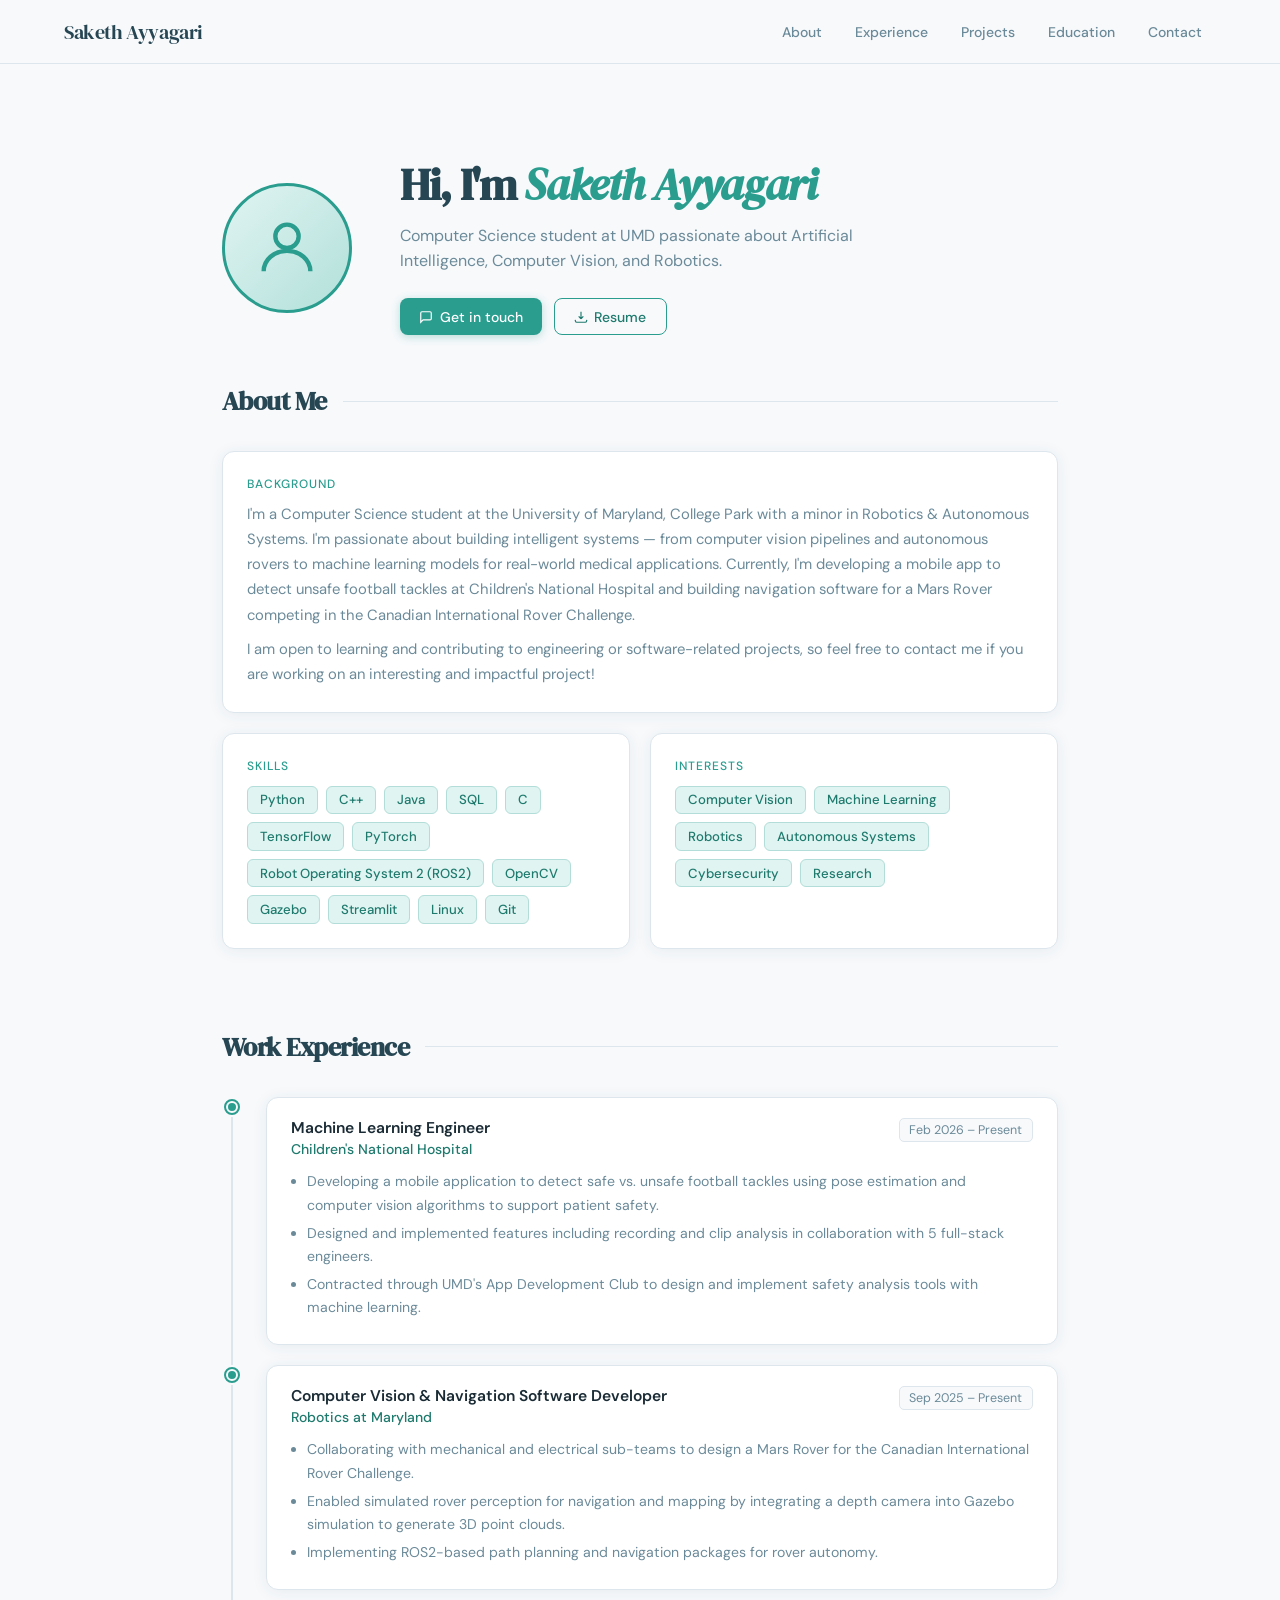
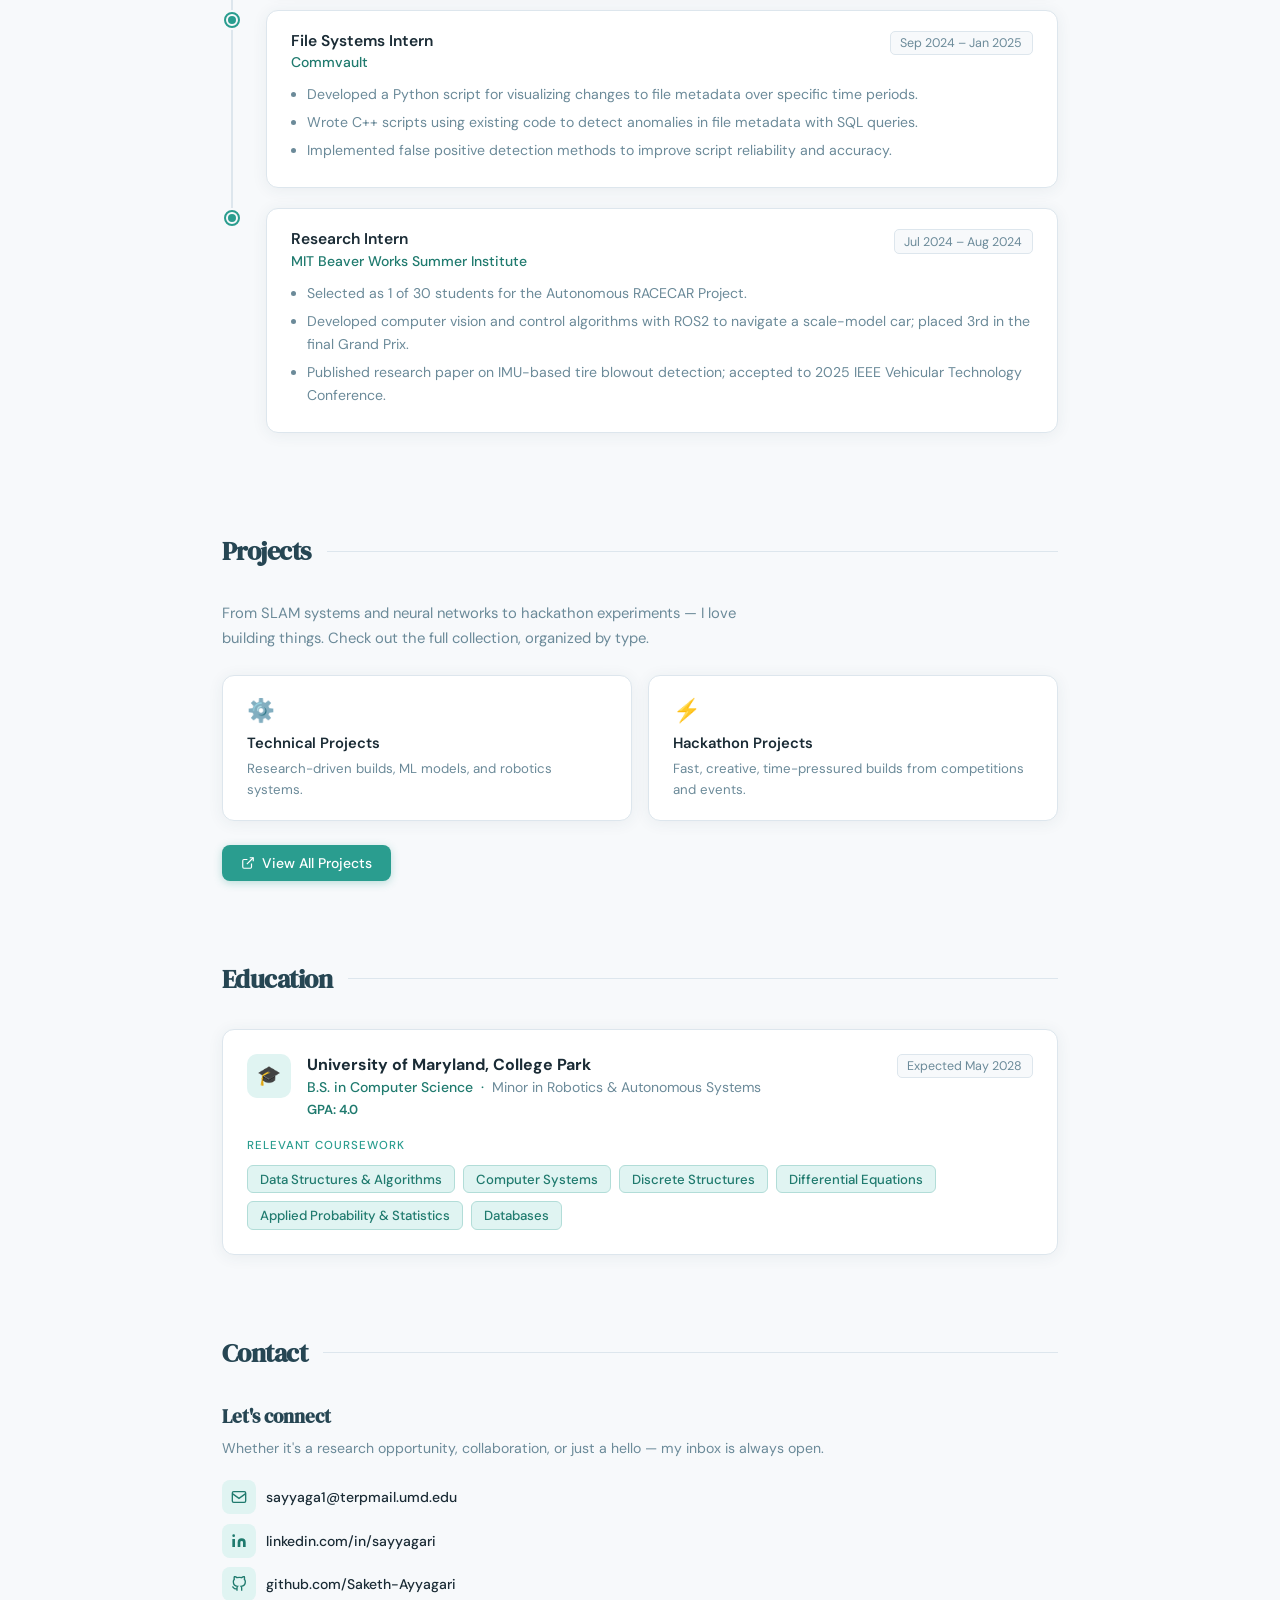
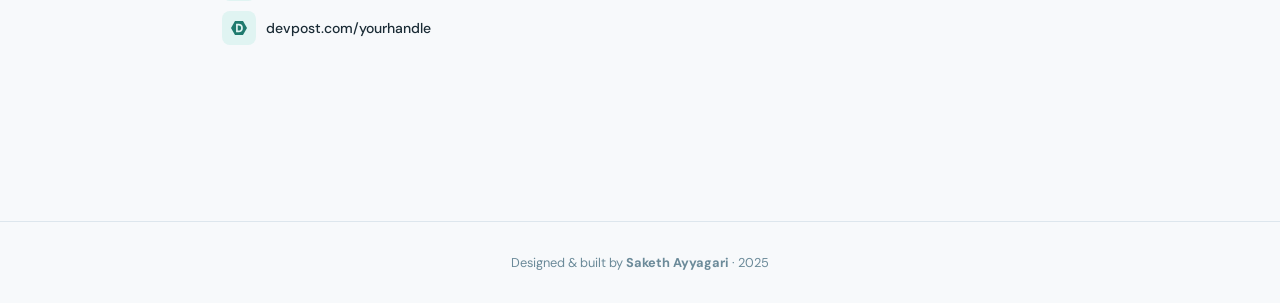
==== index.html @ 08b5510e "changed "projects" re-direction button to section instead of separate page. Added devpost handle, an" ====
<!DOCTYPE html>
<html lang="en">
<head>
  <meta charset="UTF-8" />
  <meta name="viewport" content="width=device-width, initial-scale=1.0"/>
  <title>Saketh Ayyagari</title>
  <link rel="preconnect" href="https://fonts.googleapis.com">
  <link rel="preconnect" href="https://fonts.gstatic.com" crossorigin>
  <link href="https://fonts.googleapis.com/css2?family=DM+Serif+Display:ital@0;1&family=DM+Sans:opsz,wght@9..40,300;9..40,400;9..40,500&display=swap" rel="stylesheet">
  <link rel="stylesheet" href="styles.css">
</head>
<body>

<!-- NAV -->
<nav id="navbar">
  <span class="nav-logo">Saketh Ayyagari</span>
  <ul class="nav-links">
    <li><a href="#about" class="nav-link">About</a></li>
    <li><a href="#experience" class="nav-link">Experience</a></li>
    <li><a href="#projects" class="nav-link">Projects</a></li>
    <li><a href="#education" class="nav-link">Education</a></li>
    <li><a href="#contact" class="nav-link">Contact</a></li>
  </ul>
</nav>

<!-- HERO -->
<section class="hero">
  <div class="hero-photo">
    <svg viewBox="0 0 24 24" fill="none" stroke="currentColor" stroke-width="1.5">
      <circle cx="12" cy="8" r="4"/>
      <path d="M4 20c0-4 3.6-7 8-7s8 3 8 7"/>
    </svg>
  </div>
  <div class="hero-text">
    <h1>Hi, I'm <em>Saketh Ayyagari</em></h1>
    <p>Computer Science student at UMD passionate about Artificial Intelligence, Computer Vision, and Robotics.</p>
    <div class="hero-actions">
      <a href="#contact" class="btn btn-primary">
        <svg width="14" height="14" fill="none" stroke="currentColor" stroke-width="2" viewBox="0 0 24 24"><path d="M21 15a2 2 0 0 1-2 2H7l-4 4V5a2 2 0 0 1 2-2h14a2 2 0 0 1 2 2z"/></svg>
        Get in touch
      </a>
      <a href="#" class="btn btn-outline" download>
        <svg width="14" height="14" fill="none" stroke="currentColor" stroke-width="2" viewBox="0 0 24 24"><path d="M12 15V3m0 12-4-4m4 4 4-4M2 17l.621 2.485A2 2 0 0 0 4.561 21h14.878a2 2 0 0 0 1.94-1.515L22 17"/></svg>
        Resume
      </a>
    </div>
  </div>
</section>

<main>

  <!-- ABOUT -->
  <section class="section" id="about">
    <div class="section-header">
      <h2>About Me</h2>
      <div class="section-line"></div>
    </div>
    <div class="about-grid">
      <div class="about-card wide">
        <h3>Background</h3>
        <p>I'm a Computer Science student at the University of Maryland, College Park with a minor in Robotics &amp; Autonomous 
          Systems. I'm passionate about building intelligent systems — from computer vision pipelines and autonomous rovers to 
          machine learning models for real-world medical applications. Currently, I'm developing a mobile app to detect unsafe 
          football tackles at Children's National Hospital and building navigation software for a Mars Rover competing in the 
          Canadian International Rover Challenge. 
        </p>
        <p style=
          "margin-top:0.6rem">I am open to learning and contributing to engineering or software-related projects, so feel free 
          to contact me if you are working on an interesting and impactful project!
        </p>
      </div>
      <div class="about-card">
        <h3>Skills</h3>
        <div class="skills-list">
          <span class="skill-tag">Python</span>
          <span class="skill-tag">C++</span>
          <span class="skill-tag">Java</span>
          <span class="skill-tag">SQL</span>
          <span class="skill-tag">C</span>
          <span class="skill-tag">TensorFlow</span>
          <span class="skill-tag">PyTorch</span>
          <span class="skill-tag">Robot Operating System 2 (ROS2)</span>
          <span class="skill-tag">OpenCV</span>
          <span class="skill-tag">Gazebo</span>
          <span class="skill-tag">Streamlit</span>
          <span class="skill-tag">Linux</span>
          <span class="skill-tag">Git</span>
        </div>
      </div>
      <div class="about-card">
        <h3>Interests</h3>
        <div class="skills-list">
          <span class="skill-tag">Computer Vision</span>
          <span class="skill-tag">Machine Learning</span>
          <span class="skill-tag">Robotics</span>
          <span class="skill-tag">Autonomous Systems</span>
          <span class="skill-tag">Cybersecurity</span>
          <span class="skill-tag">Research</span>
        </div>
      </div>
    </div>
  </section>

  <!-- WORK EXPERIENCE -->
  <section class="section" id="experience">
    <div class="section-header">
      <h2>Work Experience</h2>
      <div class="section-line"></div>
    </div>
    <div class="timeline">

      <div class="timeline-item">
        <div class="timeline-left">
          <div class="timeline-dot"></div>
          <div class="timeline-line"></div>
        </div>
        <div class="timeline-content">
          <div class="job-header">
            <div>
              <div class="job-title">Machine Learning Engineer</div>
              <div class="job-company">Children's National Hospital</div>
            </div>
            <span class="job-date">Feb 2026 – Present</span>
          </div>
          <ul class="job-desc">
            <li>Developing a mobile application to detect safe vs. unsafe football tackles using pose estimation and computer vision algorithms to support patient safety.</li>
            <li>Designed and implemented features including recording and clip analysis in collaboration with 5 full-stack engineers.</li>
            <li>Contracted through UMD's App Development Club to design and implement safety analysis tools with machine learning.</li>
          </ul>
        </div>
      </div>

      <div class="timeline-item">
        <div class="timeline-left">
          <div class="timeline-dot"></div>
          <div class="timeline-line"></div>
        </div>
        <div class="timeline-content">
          <div class="job-header">
            <div>
              <div class="job-title">Computer Vision & Navigation Software Developer</div>
              <div class="job-company">Robotics at Maryland</div>
            </div>
            <span class="job-date">Sep 2025 – Present</span>
          </div>
          <ul class="job-desc">
            <li>Collaborating with mechanical and electrical sub-teams to design a Mars Rover for the Canadian International Rover Challenge.</li>
            <li>Enabled simulated rover perception for navigation and mapping by integrating a depth camera into Gazebo simulation to generate 3D point clouds.</li>
            <li>Implementing ROS2-based path planning and navigation packages for rover autonomy.</li>
          </ul>
        </div>
      </div>

      <div class="timeline-item">
        <div class="timeline-left">
          <div class="timeline-dot"></div>
          <div class="timeline-line"></div>
        </div>
        <div class="timeline-content">
          <div class="job-header">
            <div>
              <div class="job-title">File Systems Intern</div>
              <div class="job-company">Commvault</div>
            </div>
            <span class="job-date">Sep 2024 – Jan 2025</span>
          </div>
          <ul class="job-desc">
            <li>Developed a Python script for visualizing changes to file metadata over specific time periods.</li>
            <li>Wrote C++ scripts using existing code to detect anomalies in file metadata with SQL queries.</li>
            <li>Implemented false positive detection methods to improve script reliability and accuracy.</li>
          </ul>
        </div>
      </div>

      <div class="timeline-item">
        <div class="timeline-left">
          <div class="timeline-dot"></div>
          <div class="timeline-line"></div>
        </div>
        <div class="timeline-content">
          <div class="job-header">
            <div>
              <div class="job-title">Research Intern</div>
              <div class="job-company">MIT Beaver Works Summer Institute</div>
            </div>
            <span class="job-date">Jul 2024 – Aug 2024</span>
          </div>
          <ul class="job-desc">
            <li>Selected as 1 of 30 students for the Autonomous RACECAR Project.</li>
            <li>Developed computer vision and control algorithms with ROS2 to navigate a scale-model car; placed 3rd in the final Grand Prix.</li>
            <li>Published research paper on IMU-based tire blowout detection; accepted to 2025 IEEE Vehicular Technology Conference.</li>
          </ul>
        </div>
      </div>

    </div>
  </section>

  <!-- PROJECTS TEASER -->
  <section class="section" id="projects">
    <div class="section-header">
      <h2>Projects</h2>
      <div class="section-line"></div>
    </div>
    <div class="projects-teaser">
      <div class="teaser-text">
        <p>From SLAM systems and neural networks to hackathon experiments — I love building things. Check out the full collection, organized by type.</p>
      </div>
      <div class="teaser-cards">
        <div class="teaser-card">
          <div class="teaser-card-icon">⚙️</div>
          <div class="teaser-card-label">Technical Projects</div>
          <div class="teaser-card-desc">Research-driven builds, ML models, and robotics systems.</div>
        </div>
        <div class="teaser-card">
          <div class="teaser-card-icon">⚡</div>
          <div class="teaser-card-label">Hackathon Projects</div>
          <div class="teaser-card-desc">Fast, creative, time-pressured builds from competitions and events.</div>
        </div>
      </div>
      <a href="projects.html" class="btn btn-primary teaser-btn">
        <svg width="14" height="14" fill="none" stroke="currentColor" stroke-width="2" viewBox="0 0 24 24"><path d="M18 13v6a2 2 0 0 1-2 2H5a2 2 0 0 1-2-2V8a2 2 0 0 1 2-2h6"/><polyline points="15 3 21 3 21 9"/><line x1="10" y1="14" x2="21" y2="3"/></svg>
        View All Projects
      </a>
    </div>
  </section>

  <!-- EDUCATION -->
  <section class="section" id="education">
    <div class="section-header">
      <h2>Education</h2>
      <div class="section-line"></div>
    </div>
    <div class="edu-card">
      <div class="edu-header">
        <div class="edu-icon">🎓</div>
        <div class="edu-main">
          <div class="edu-school">University of Maryland, College Park</div>
          <div class="edu-degree">B.S. in Computer Science &nbsp;·&nbsp; <span class="edu-minor">Minor in Robotics &amp; Autonomous Systems</span></div>
          <div style="margin-top:0.3rem;font-size:0.82rem;color:var(--teal-dark);font-weight:600;">GPA: 4.0</div>
        </div>
        <span class="job-date">Expected May 2028</span>
      </div>
      <div class="edu-body">
        <div class="edu-section-label">Relevant Coursework</div>
        <div class="skills-list">
          <span class="skill-tag">Data Structures &amp; Algorithms</span>
          <span class="skill-tag">Computer Systems</span>
          <span class="skill-tag">Discrete Structures</span>
          <span class="skill-tag">Differential Equations</span>
          <span class="skill-tag">Applied Probability &amp; Statistics</span>
          <span class="skill-tag">Databases</span>
        </div>
      </div>
    </div>
  </section>

  <!-- CONTACT -->
  <section class="section" id="contact">
    <div class="section-header">
      <h2>Contact</h2>
      <div class="section-line"></div>
    </div>
    <div class="contact-info">
      <h3>Let's connect</h3>
      <p>Whether it's a research opportunity, collaboration, or just a hello — my inbox is always open.</p>
      <div class="social-links">
        <a href="mailto:sayyaga1@terpmail.umd.edu" class="social-link">
          <span class="social-icon">
            <svg width="16" height="16" fill="none" stroke="currentColor" stroke-width="2" viewBox="0 0 24 24"><rect x="2" y="4" width="20" height="16" rx="2"/><path d="m2 7 10 7 10-7"/></svg>
          </span>
          sayyaga1@terpmail.umd.edu
        </a>
        <a href="https://linkedin.com/in/saketh-ayyagari-b3a999262" target="_blank" class="social-link">
          <span class="social-icon">
            <svg width="16" height="16" fill="currentColor" viewBox="0 0 24 24"><path d="M16 8a6 6 0 0 1 6 6v7h-4v-7a2 2 0 0 0-2-2 2 2 0 0 0-2 2v7h-4v-7a6 6 0 0 1 6-6zM2 9h4v12H2z"/><circle cx="4" cy="4" r="2"/></svg>
          </span>
          linkedin.com/in/sayyagari
        </a>
        <a href="https://github.com/Saketh-Ayyagari" target="_blank" class="social-link">
          <span class="social-icon">
            <svg width="16" height="16" fill="none" stroke="currentColor" stroke-width="2" viewBox="0 0 24 24"><path d="M9 19c-5 1.5-5-2.5-7-3m14 6v-3.87a3.37 3.37 0 0 0-.94-2.61c3.14-.35 6.44-1.54 6.44-7A5.44 5.44 0 0 0 20 4.77 5.07 5.07 0 0 0 19.91 1S18.73.65 16 2.48a13.38 13.38 0 0 0-7 0C6.27.65 5.09 1 5.09 1A5.07 5.07 0 0 0 5 4.77a5.44 5.44 0 0 0-1.5 3.78c0 5.42 3.3 6.61 6.44 7A3.37 3.37 0 0 0 9 18.13V22"/></svg>
          </span>
          github.com/Saketh-Ayyagari
        </a>
        <a href="https://devpost.com/sakethsarma07" target="_blank" class="social-link">
          <span class="social-icon">
            <svg width="16" height="16" viewBox="0 0 24 24" fill="currentColor"><path d="M6.002 1.61 0 12.004 6.002 22.39h11.996L24 12.004 17.998 1.61zm1.593 4.084h3.947c3.605 0 6.276 1.695 6.276 6.31 0 4.436-2.754 6.396-6.276 6.396H7.595zm2.517 2.449v7.686h1.43c2.106 0 3.610-1.12 3.610-3.943 0-2.745-1.504-3.743-3.61-3.743z"/></svg>
          </span>
          devpost.com/yourhandle
        </a>
      </div>
    </div>
  </section>

</main>

<footer>
  <p>Designed &amp; built by <strong>Saketh Ayyagari</strong> &middot; 2025</p>
</footer>

<script src="script.js"></script>

</body>
</html>
---- styles.css ----
*, *::before, *::after { box-sizing: border-box; margin: 0; padding: 0; }

:root {
  --bg: #f7f9fb;
  --surface: #ffffff;
  --border: #dde6ed;
  --teal: #2a9d8f;
  --teal-light: #e0f4f2;
  --teal-dark: #1f7a6e;
  --blue: #264653;
  --text: #1a2b35;
  --muted: #6b8a99;
  --radius: 12px;
  --shadow: 0 2px 16px rgba(38,70,83,0.07);
}

html { scroll-behavior: smooth; }

body {
  font-family: 'DM Sans', sans-serif;
  background: var(--bg);
  color: var(--text);
  min-height: 100vh;
}

/* ── NAV ── */
nav {
  position: sticky;
  top: 0;
  z-index: 100;
  background: rgba(247,249,251,0.88);
  backdrop-filter: blur(12px);
  border-bottom: 1px solid var(--border);
  display: flex;
  align-items: center;
  justify-content: space-between;
  padding: 0 clamp(1.5rem, 5vw, 4rem);
  height: 64px;
}

.nav-logo {
  font-family: 'DM Serif Display', serif;
  font-size: 1.25rem;
  color: var(--blue);
  letter-spacing: -0.02em;
}

.nav-links {
  display: flex;
  gap: 0.25rem;
  list-style: none;
}

.nav-links a {
  text-decoration: none;
  color: var(--muted);
  font-size: 0.875rem;
  font-weight: 500;
  padding: 0.4rem 0.9rem;
  border-radius: 6px;
  transition: color 0.2s, background 0.2s;
}

.nav-links a:hover,
.nav-links a.active {
  color: var(--teal-dark);
  background: var(--teal-light);
}

/* ── HERO ── */
.hero {
  max-width: 900px;
  margin: 0 auto;
  padding: clamp(3rem, 8vw, 6rem) clamp(1.5rem, 5vw, 2rem) clamp(2rem, 5vw, 3rem);
  display: flex;
  align-items: center;
  gap: 3rem;
}

.hero-photo {
  flex-shrink: 0;
  width: 130px;
  height: 130px;
  border-radius: 50%;
  background: linear-gradient(135deg, var(--teal-light), #b2e0da);
  border: 3px solid var(--teal);
  display: flex;
  align-items: center;
  justify-content: center;
  overflow: hidden;
}

.hero-photo svg {
  width: 70px;
  height: 70px;
  color: var(--teal);
}

.hero-text h1 {
  font-family: 'DM Serif Display', serif;
  font-size: clamp(2rem, 4vw, 2.75rem);
  color: var(--blue);
  line-height: 1.15;
  letter-spacing: -0.03em;
}

.hero-text h1 em {
  font-style: italic;
  color: var(--teal);
}

.hero-text p {
  margin-top: 0.75rem;
  color: var(--muted);
  font-size: 1rem;
  line-height: 1.6;
  max-width: 480px;
}

.hero-actions {
  margin-top: 1.5rem;
  display: flex;
  gap: 0.75rem;
  flex-wrap: wrap;
}

/* ── BUTTONS ── */
.btn {
  display: inline-flex;
  align-items: center;
  gap: 0.4rem;
  padding: 0.55rem 1.2rem;
  border-radius: 8px;
  font-family: 'DM Sans', sans-serif;
  font-size: 0.875rem;
  font-weight: 500;
  cursor: pointer;
  text-decoration: none;
  transition: transform 0.15s, box-shadow 0.15s, background 0.2s;
}

.btn:active { transform: translateY(1px); }

.btn-primary {
  background: var(--teal);
  color: #fff;
  border: none;
  box-shadow: 0 2px 8px rgba(42,157,143,0.3);
}

.btn-primary:hover { background: var(--teal-dark); box-shadow: 0 4px 14px rgba(42,157,143,0.35); }

.btn-outline {
  background: transparent;
  color: var(--teal-dark);
  border: 1.5px solid var(--teal);
}

.btn-outline:hover { background: var(--teal-light); }

/* ── MAIN LAYOUT ── */
main {
  max-width: 900px;
  margin: 0 auto;
  padding: 0 clamp(1.5rem, 5vw, 2rem) 6rem;
}

/* ── SECTIONS ── */
.section {
  margin-bottom: 5rem;
}

.section.js-animate {
  opacity: 0;
  transform: translateY(24px);
  transition: opacity 0.55s ease, transform 0.55s ease;
}

.section.js-animate.visible {
  opacity: 1;
  transform: translateY(0);
}

.section-header {
  display: flex;
  align-items: center;
  gap: 1rem;
  margin-bottom: 2rem;
}

.section-header h2 {
  font-family: 'DM Serif Display', serif;
  font-size: 1.6rem;
  color: var(--blue);
  letter-spacing: -0.02em;
}

.section-line {
  flex: 1;
  height: 1px;
  background: var(--border);
}

/* ── ABOUT ── */
.about-grid {
  display: grid;
  grid-template-columns: 1fr 1fr;
  gap: 1.25rem;
}

@media (max-width: 600px) { .about-grid { grid-template-columns: 1fr; } }

.about-card {
  background: var(--surface);
  border: 1px solid var(--border);
  border-radius: var(--radius);
  padding: 1.5rem;
  box-shadow: var(--shadow);
}

.about-card p {
  color: var(--muted);
  font-size: 0.925rem;
  line-height: 1.7;
}

.about-card.wide { grid-column: 1 / -1; }

.about-card h3 {
  font-size: 0.75rem;
  font-weight: 500;
  letter-spacing: 0.08em;
  text-transform: uppercase;
  color: var(--teal);
  margin-bottom: 0.6rem;
}

/* ── SKILLS ── */
.skills-list {
  display: flex;
  flex-wrap: wrap;
  gap: 0.5rem;
  margin-top: 0.75rem;
}

.skill-tag {
  background: var(--teal-light);
  color: var(--teal-dark);
  border: 1px solid #b2ddd8;
  border-radius: 6px;
  padding: 0.3rem 0.75rem;
  font-size: 0.825rem;
  font-weight: 500;
}

/* ── WORK EXPERIENCE ── */
.timeline {
  display: flex;
  flex-direction: column;
}

.timeline-item {
  display: flex;
  gap: 1.5rem;
}

.timeline-left {
  display: flex;
  flex-direction: column;
  align-items: center;
  width: 20px;
  flex-shrink: 0;
  padding-top: 4px;
}

.timeline-dot {
  width: 12px;
  height: 12px;
  border-radius: 50%;
  background: var(--teal);
  border: 2px solid var(--bg);
  outline: 2px solid var(--teal);
  flex-shrink: 0;
}

.timeline-line {
  flex: 1;
  width: 1.5px;
  background: var(--border);
  margin-top: 4px;
}

.timeline-item:last-child .timeline-line { display: none; }

.timeline-content {
  background: var(--surface);
  border: 1px solid var(--border);
  border-radius: var(--radius);
  padding: 1.25rem 1.5rem;
  margin-bottom: 1.25rem;
  flex: 1;
  box-shadow: var(--shadow);
}

.job-header {
  display: flex;
  justify-content: space-between;
  align-items: flex-start;
  gap: 1rem;
  flex-wrap: wrap;
}

.job-title {
  font-weight: 600;
  font-size: 0.975rem;
  color: var(--text);
}

.job-company {
  font-size: 0.875rem;
  color: var(--teal-dark);
  font-weight: 500;
  margin-top: 0.15rem;
}

.job-date {
  font-size: 0.78rem;
  color: var(--muted);
  white-space: nowrap;
  background: var(--bg);
  border: 1px solid var(--border);
  border-radius: 5px;
  padding: 0.2rem 0.6rem;
}

.job-desc {
  margin-top: 0.75rem;
  font-size: 0.88rem;
  color: var(--muted);
  line-height: 1.65;
}

.job-desc li {
  margin-left: 1rem;
  margin-bottom: 0.3rem;
}

/* ── PROJECTS ── */
.projects-grid {
  display: grid;
  grid-template-columns: repeat(auto-fill, minmax(260px, 1fr));
  gap: 1.25rem;
}

.project-card {
  background: var(--surface);
  border: 1px solid var(--border);
  border-radius: var(--radius);
  padding: 1.5rem;
  box-shadow: var(--shadow);
  display: flex;
  flex-direction: column;
  gap: 0.6rem;
  transition: transform 0.2s, box-shadow 0.2s;
}

.project-card:hover {
  transform: translateY(-3px);
  box-shadow: 0 8px 28px rgba(38,70,83,0.11);
}

.project-icon {
  width: 40px;
  height: 40px;
  border-radius: 10px;
  background: var(--teal-light);
  display: flex;
  align-items: center;
  justify-content: center;
  font-size: 1.1rem;
}

.project-title {
  font-weight: 600;
  font-size: 0.95rem;
  color: var(--text);
}

.project-desc {
  font-size: 0.85rem;
  color: var(--muted);
  line-height: 1.6;
  flex: 1;
}

.project-tags {
  display: flex;
  flex-wrap: wrap;
  gap: 0.4rem;
  margin-top: 0.25rem;
}

.project-tag {
  font-size: 0.75rem;
  background: var(--bg);
  color: var(--muted);
  border: 1px solid var(--border);
  border-radius: 5px;
  padding: 0.18rem 0.55rem;
}

.project-links {
  display: flex;
  gap: 0.5rem;
  margin-top: 0.5rem;
}

.project-links a {
  font-size: 0.8rem;
  color: var(--teal-dark);
  text-decoration: none;
  font-weight: 500;
  display: flex;
  align-items: center;
  gap: 0.25rem;
  transition: color 0.15s;
}

.project-links a:hover { color: var(--teal); }

/* ── CONTACT ── */
.contact-info h3 {
  font-family: 'DM Serif Display', serif;
  font-size: 1.2rem;
  color: var(--blue);
  margin-bottom: 0.5rem;
}

.contact-info p {
  font-size: 0.88rem;
  color: var(--muted);
  line-height: 1.65;
  margin-bottom: 1.25rem;
}

.social-links {
  display: flex;
  flex-direction: column;
  gap: 0.6rem;
}

.social-link {
  display: flex;
  align-items: center;
  gap: 0.65rem;
  font-size: 0.875rem;
  color: var(--text);
  text-decoration: none;
  font-weight: 500;
  transition: color 0.15s;
}

.social-link:hover { color: var(--teal); }

.social-icon {
  width: 34px;
  height: 34px;
  border-radius: 8px;
  background: var(--teal-light);
  display: flex;
  align-items: center;
  justify-content: center;
  color: var(--teal-dark);
  flex-shrink: 0;
}

/* ── FOOTER ── */
footer {
  border-top: 1px solid var(--border);
  text-align: center;
  padding: 2rem 1rem;
  font-size: 0.8rem;
  color: var(--muted);
}

/* ── PROJECTS TEASER ── */
.projects-teaser {
  display: flex;
  flex-direction: column;
  gap: 1.5rem;
}

.teaser-text p {
  color: var(--muted);
  font-size: 0.925rem;
  line-height: 1.7;
  max-width: 560px;
}

.teaser-cards {
  display: grid;
  grid-template-columns: 1fr 1fr;
  gap: 1rem;
}

@media (max-width: 500px) { .teaser-cards { grid-template-columns: 1fr; } }

.teaser-card {
  background: var(--surface);
  border: 1px solid var(--border);
  border-radius: var(--radius);
  padding: 1.25rem 1.5rem;
  box-shadow: var(--shadow);
  display: flex;
  flex-direction: column;
  gap: 0.35rem;
}

.teaser-card-icon { font-size: 1.4rem; margin-bottom: 0.15rem; }

.teaser-card-label {
  font-weight: 600;
  font-size: 0.925rem;
  color: var(--text);
}

.teaser-card-desc {
  font-size: 0.83rem;
  color: var(--muted);
  line-height: 1.55;
}

.teaser-btn { align-self: flex-start; }

/* ── EDUCATION ── */
.edu-card {
  background: var(--surface);
  border: 1px solid var(--border);
  border-radius: var(--radius);
  padding: 1.5rem;
  box-shadow: var(--shadow);
}

.edu-header {
  display: flex;
  align-items: flex-start;
  gap: 1rem;
  flex-wrap: wrap;
  margin-bottom: 1.25rem;
}

.edu-icon {
  width: 44px;
  height: 44px;
  border-radius: 10px;
  background: var(--teal-light);
  display: flex;
  align-items: center;
  justify-content: center;
  font-size: 1.2rem;
  flex-shrink: 0;
}

.edu-main { flex: 1; }

.edu-school {
  font-weight: 700;
  font-size: 1rem;
  color: var(--text);
}

.edu-degree {
  font-size: 0.875rem;
  color: var(--teal-dark);
  font-weight: 500;
  margin-top: 0.2rem;
}

.edu-minor {
  color: var(--muted);
  font-weight: 400;
}

.edu-section-label {
  font-size: 0.72rem;
  font-weight: 500;
  letter-spacing: 0.08em;
  text-transform: uppercase;
  color: var(--teal);
  margin-bottom: 0.5rem;
}

/* ── PROJECTS PAGE ── */
.projects-page-header {
  max-width: 900px;
  margin: 0 auto;
  padding: clamp(2.5rem, 6vw, 4.5rem) clamp(1.5rem, 5vw, 2rem) 1rem;
}

.projects-page-header h1 {
  font-family: 'DM Serif Display', serif;
  font-size: clamp(1.8rem, 3.5vw, 2.5rem);
  color: var(--blue);
  letter-spacing: -0.03em;
}

.projects-page-header p {
  color: var(--muted);
  font-size: 0.95rem;
  margin-top: 0.5rem;
  line-height: 1.6;
}

.back-link {
  display: inline-flex;
  align-items: center;
  gap: 0.4rem;
  font-size: 0.825rem;
  font-weight: 500;
  color: var(--muted);
  text-decoration: none;
  margin-bottom: 1.5rem;
  transition: color 0.15s;
}

.back-link:hover { color: var(--teal); }

/* tabs */
.tab-bar {
  display: flex;
  gap: 0.25rem;
  border-bottom: 1px solid var(--border);
  margin-bottom: 2rem;
}

.tab-btn {
  background: none;
  border: none;
  cursor: pointer;
  font-family: 'DM Sans', sans-serif;
  font-size: 0.875rem;
  font-weight: 500;
  color: var(--muted);
  padding: 0.55rem 1.1rem;
  border-radius: 8px 8px 0 0;
  border-bottom: 2px solid transparent;
  margin-bottom: -1px;
  transition: color 0.18s, background 0.18s, border-color 0.18s;
}

.tab-btn:hover { color: var(--teal-dark); background: var(--teal-light); }

.tab-btn.active {
  color: var(--teal-dark);
  border-bottom-color: var(--teal);
  background: transparent;
}

.tab-panel { display: none; }
.tab-panel.active { display: block; }

.hackathon-badge {
  display: inline-flex;
  align-items: center;
  gap: 0.3rem;
  font-size: 0.7rem;
  font-weight: 600;
  letter-spacing: 0.06em;
  text-transform: uppercase;
  background: #fff3e0;
  color: #b45309;
  border: 1px solid #fcd5a0;
  border-radius: 5px;
  padding: 0.18rem 0.55rem;
}

.project-award {
  font-size: 0.78rem;
  color: #b45309;
  font-weight: 500;
  display: flex;
  align-items: center;
  gap: 0.25rem;
  margin-top: 0.1rem;
}
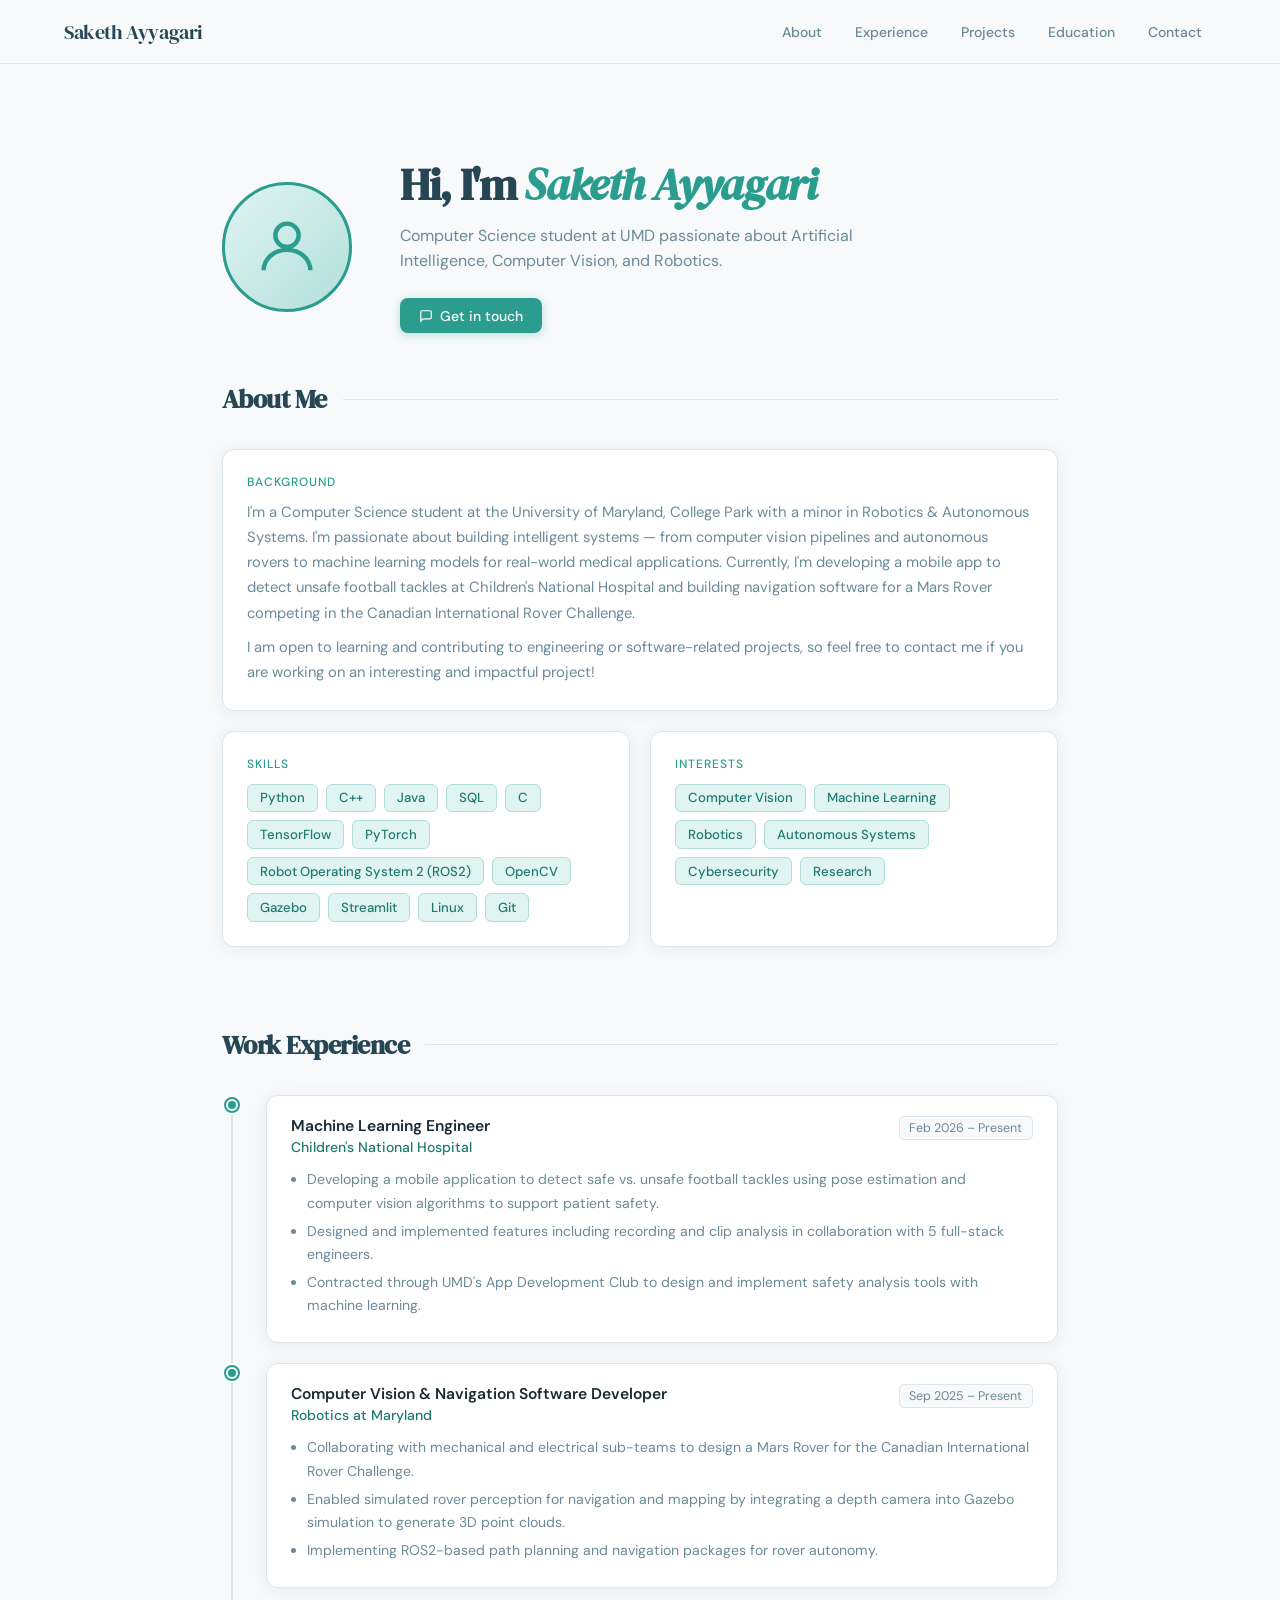
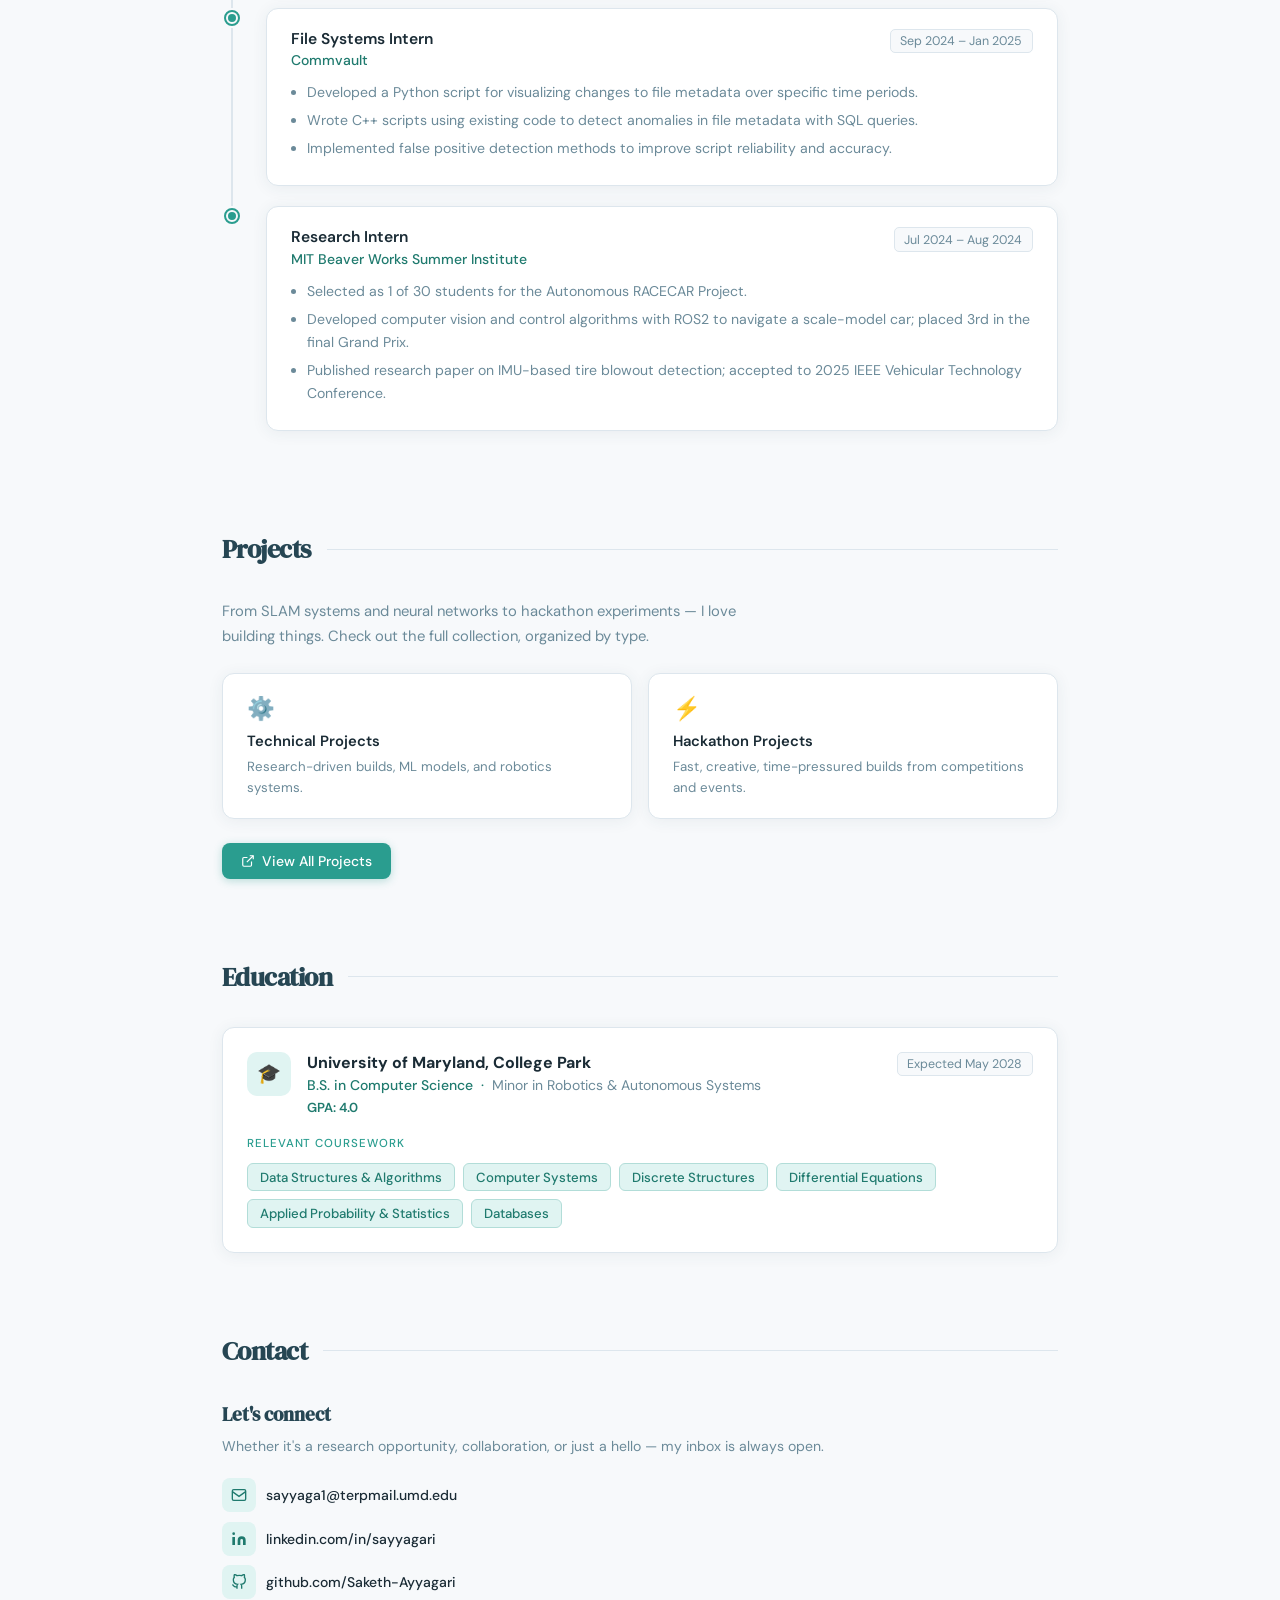
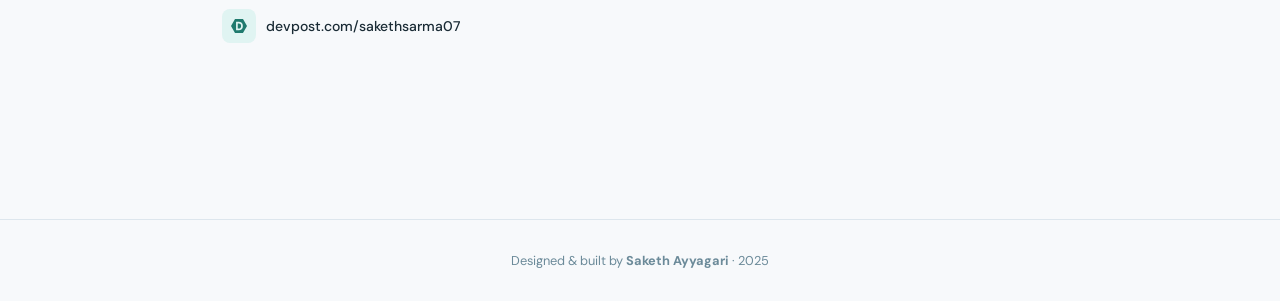
==== commit 82d8dd28: "removed "Resume" button at the top. Fixed "devpost.com" display handle (previously only changed the " ====
--- a/index.html
+++ b/index.html
@@ -38,10 +38,6 @@
       <a href="#contact" class="btn btn-primary">
         <svg width="14" height="14" fill="none" stroke="currentColor" stroke-width="2" viewBox="0 0 24 24"><path d="M21 15a2 2 0 0 1-2 2H7l-4 4V5a2 2 0 0 1 2-2h14a2 2 0 0 1 2 2z"/></svg>
         Get in touch
-      </a>
-      <a href="#" class="btn btn-outline" download>
-        <svg width="14" height="14" fill="none" stroke="currentColor" stroke-width="2" viewBox="0 0 24 24"><path d="M12 15V3m0 12-4-4m4 4 4-4M2 17l.621 2.485A2 2 0 0 0 4.561 21h14.878a2 2 0 0 0 1.94-1.515L22 17"/></svg>
-        Resume
       </a>
     </div>
   </div>
@@ -287,7 +283,7 @@
           <span class="social-icon">
             <svg width="16" height="16" viewBox="0 0 24 24" fill="currentColor"><path d="M6.002 1.61 0 12.004 6.002 22.39h11.996L24 12.004 17.998 1.61zm1.593 4.084h3.947c3.605 0 6.276 1.695 6.276 6.31 0 4.436-2.754 6.396-6.276 6.396H7.595zm2.517 2.449v7.686h1.43c2.106 0 3.610-1.12 3.610-3.943 0-2.745-1.504-3.743-3.61-3.743z"/></svg>
           </span>
-          devpost.com/yourhandle
+          devpost.com/sakethsarma07 <!-- Visible text that displays on the website -->
         </a>
       </div>
     </div>
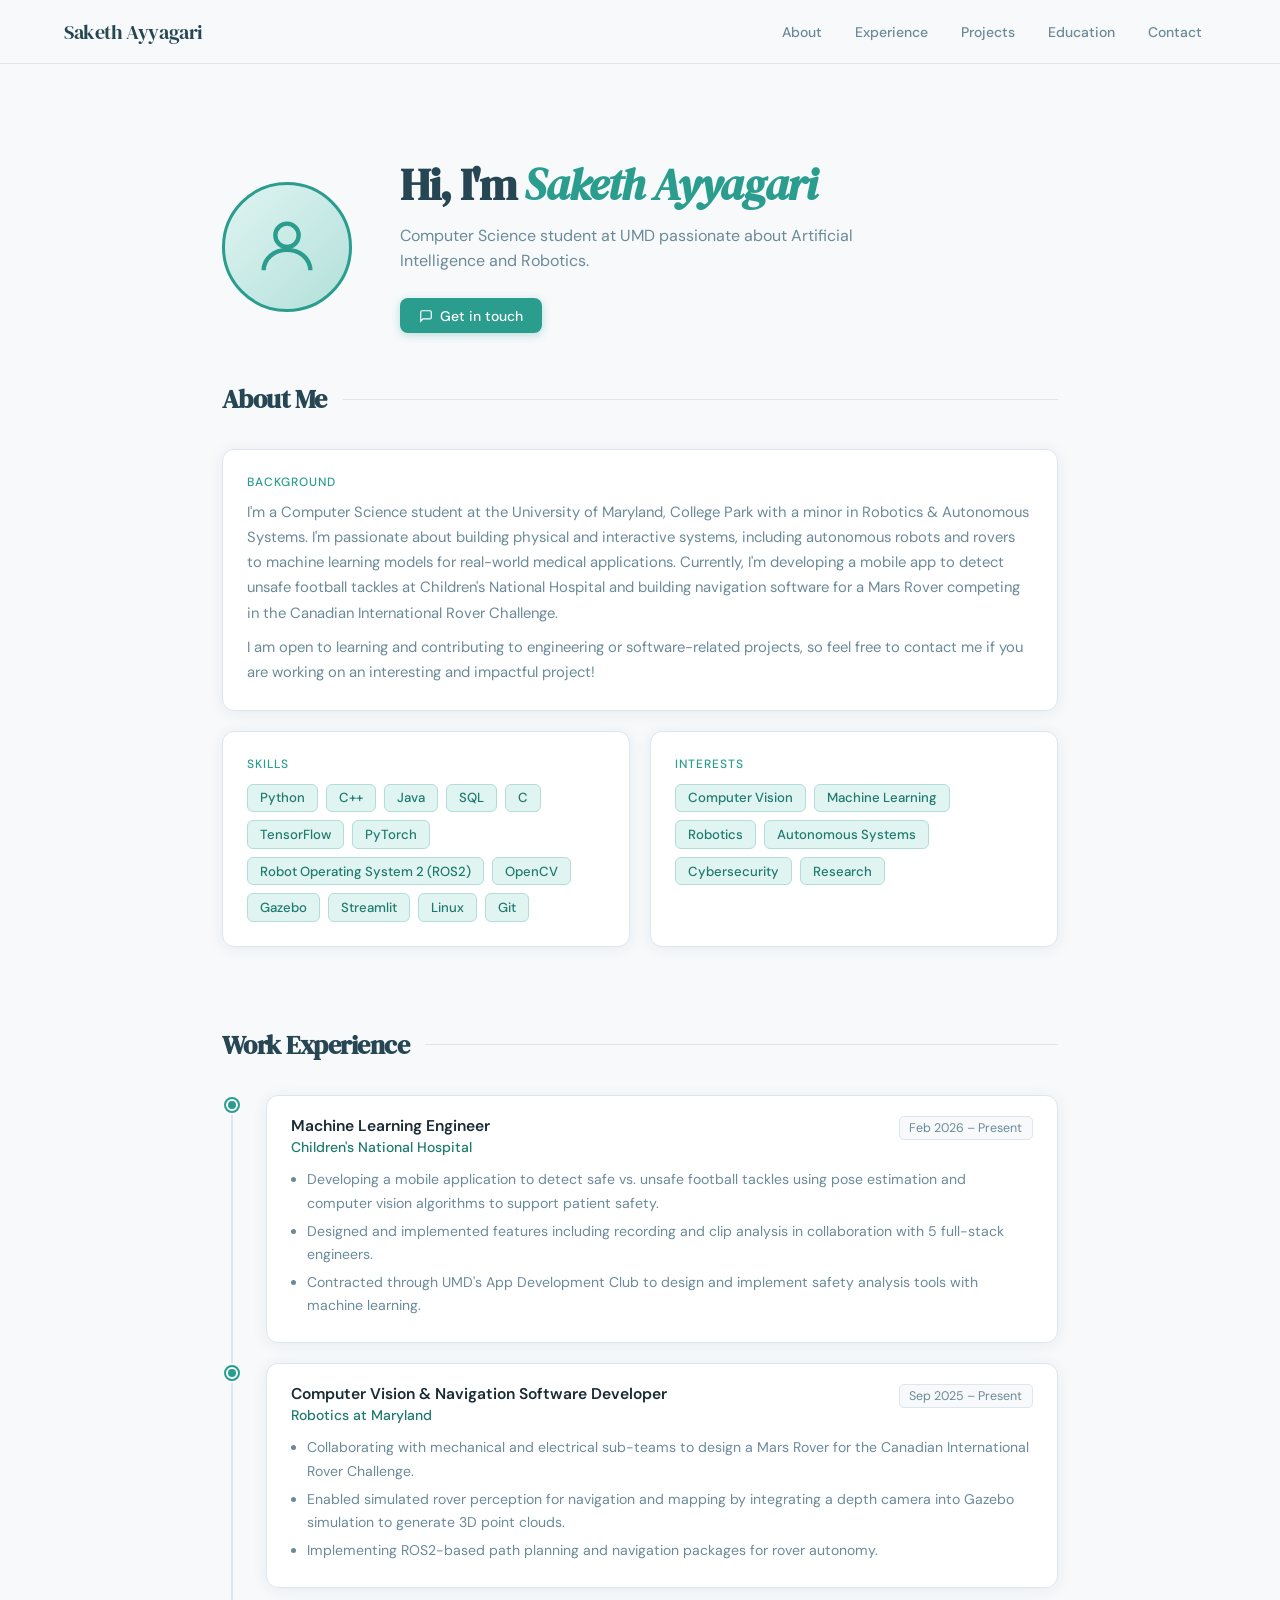
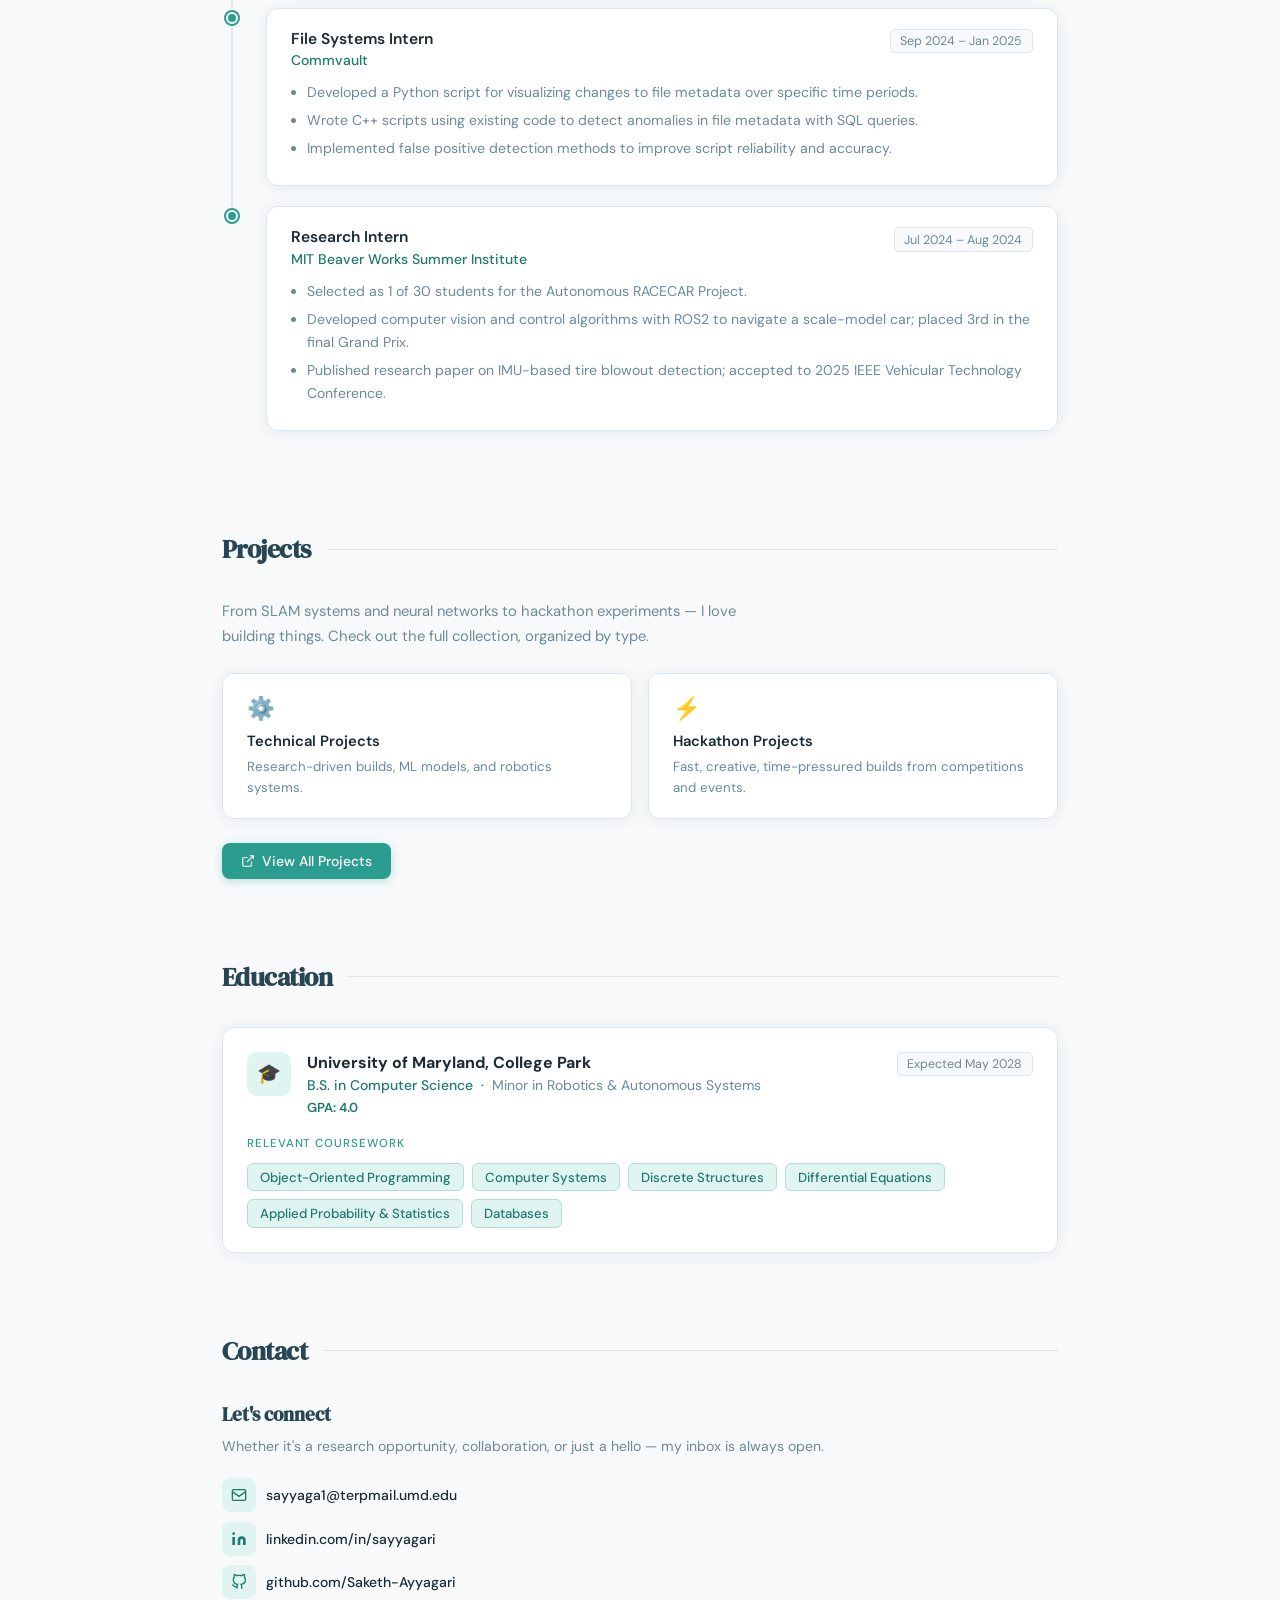
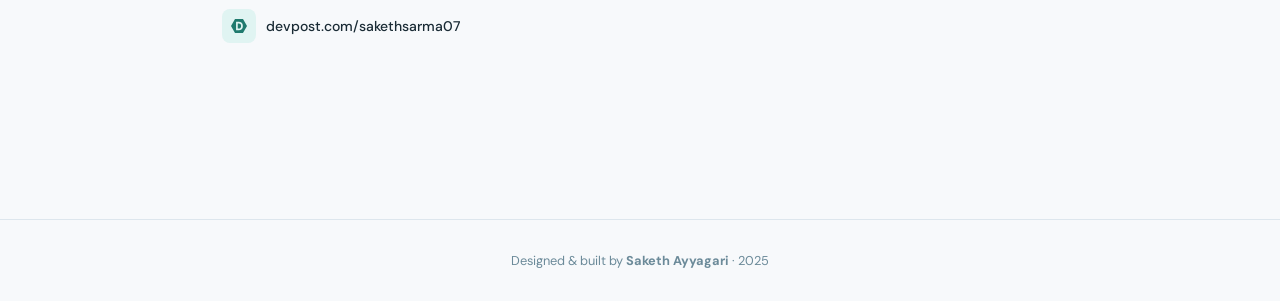
==== commit 76ae5629: "Edited "Background" and "Title" parts. Replaced "DSA" class with "OOP" class." ====
--- a/index.html
+++ b/index.html
@@ -33,7 +33,7 @@
   </div>
   <div class="hero-text">
     <h1>Hi, I'm <em>Saketh Ayyagari</em></h1>
-    <p>Computer Science student at UMD passionate about Artificial Intelligence, Computer Vision, and Robotics.</p>
+    <p>Computer Science student at UMD passionate about Artificial Intelligence and Robotics.</p>
     <div class="hero-actions">
       <a href="#contact" class="btn btn-primary">
         <svg width="14" height="14" fill="none" stroke="currentColor" stroke-width="2" viewBox="0 0 24 24"><path d="M21 15a2 2 0 0 1-2 2H7l-4 4V5a2 2 0 0 1 2-2h14a2 2 0 0 1 2 2z"/></svg>
@@ -55,8 +55,8 @@
       <div class="about-card wide">
         <h3>Background</h3>
         <p>I'm a Computer Science student at the University of Maryland, College Park with a minor in Robotics &amp; Autonomous 
-          Systems. I'm passionate about building intelligent systems — from computer vision pipelines and autonomous rovers to 
-          machine learning models for real-world medical applications. Currently, I'm developing a mobile app to detect unsafe 
+          Systems. I'm passionate about building physical and interactive systems, including autonomous robots and rovers
+          to machine learning models for real-world medical applications. Currently, I'm developing a mobile app to detect unsafe 
           football tackles at Children's National Hospital and building navigation software for a Mars Rover competing in the 
           Canadian International Rover Challenge. 
         </p>
@@ -240,7 +240,7 @@
       <div class="edu-body">
         <div class="edu-section-label">Relevant Coursework</div>
         <div class="skills-list">
-          <span class="skill-tag">Data Structures &amp; Algorithms</span>
+          <span class="skill-tag">Object-Oriented Programming</span>
           <span class="skill-tag">Computer Systems</span>
           <span class="skill-tag">Discrete Structures</span>
           <span class="skill-tag">Differential Equations</span>
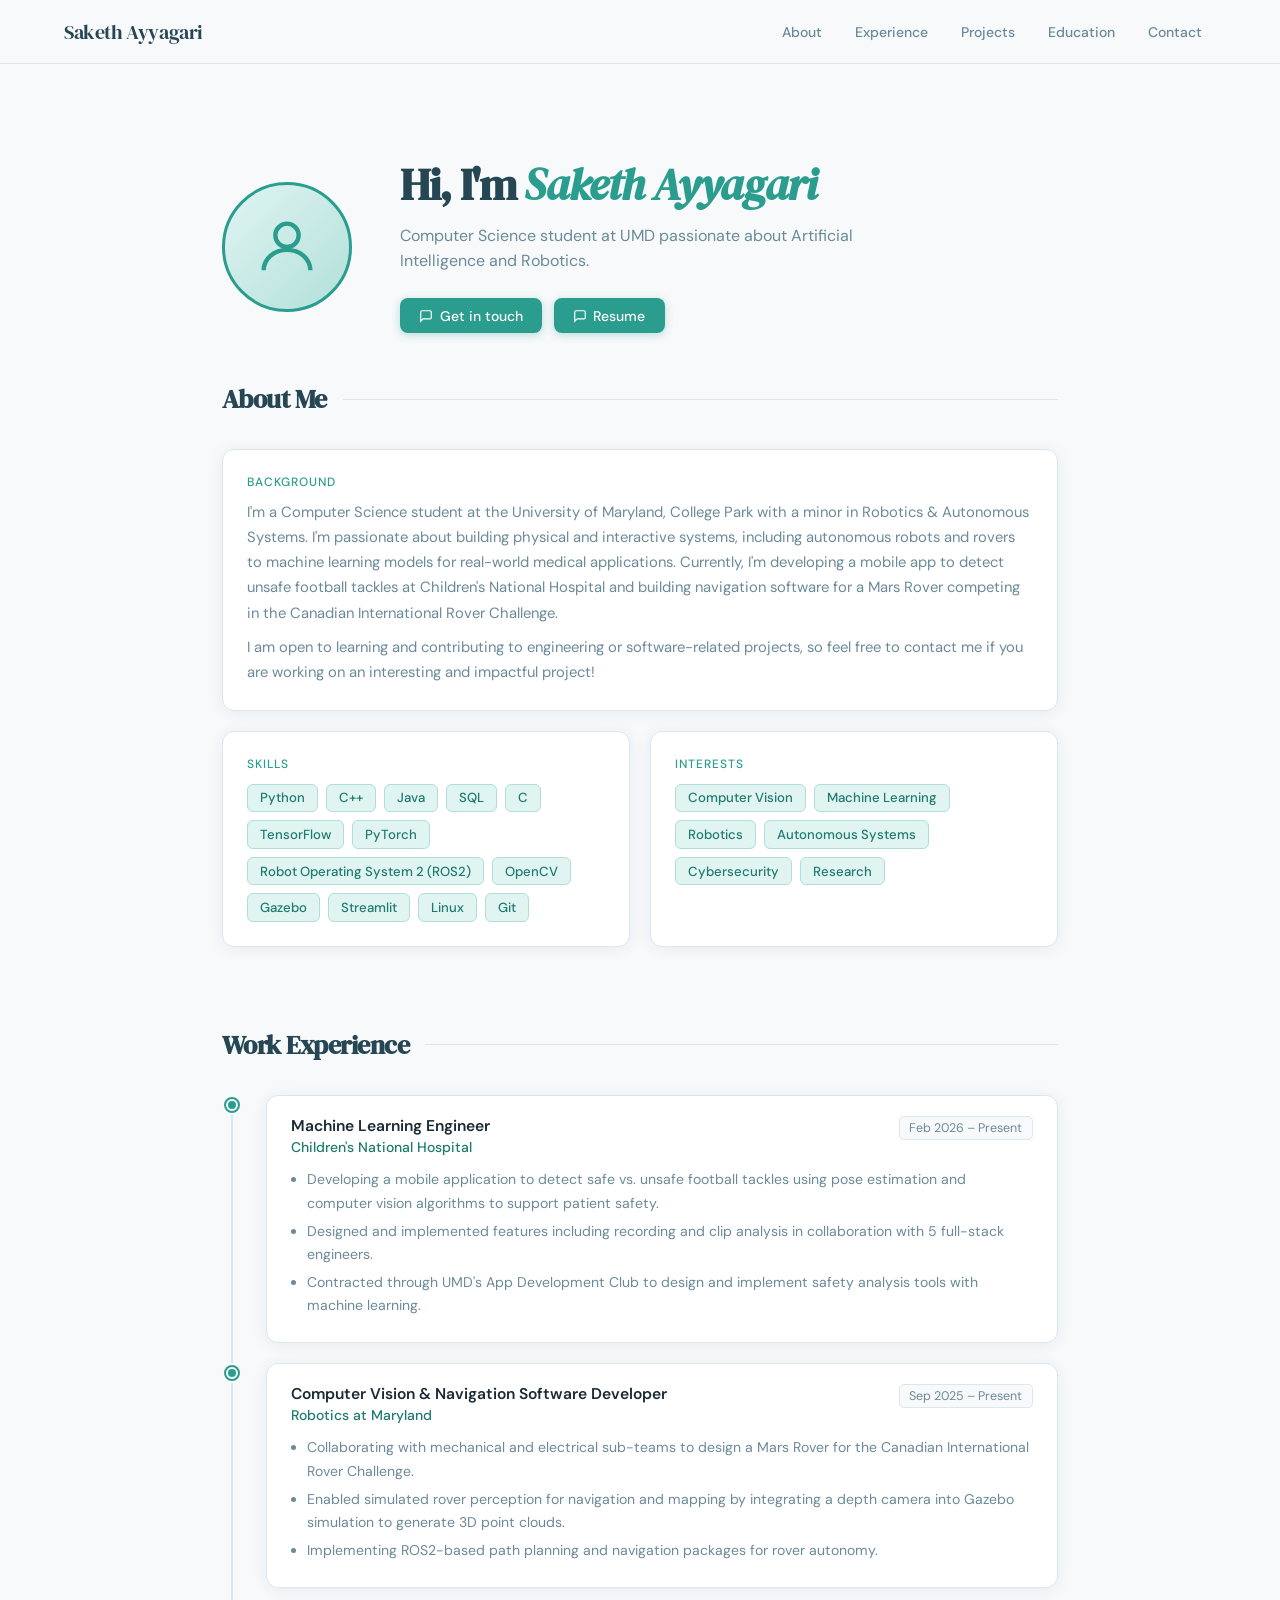
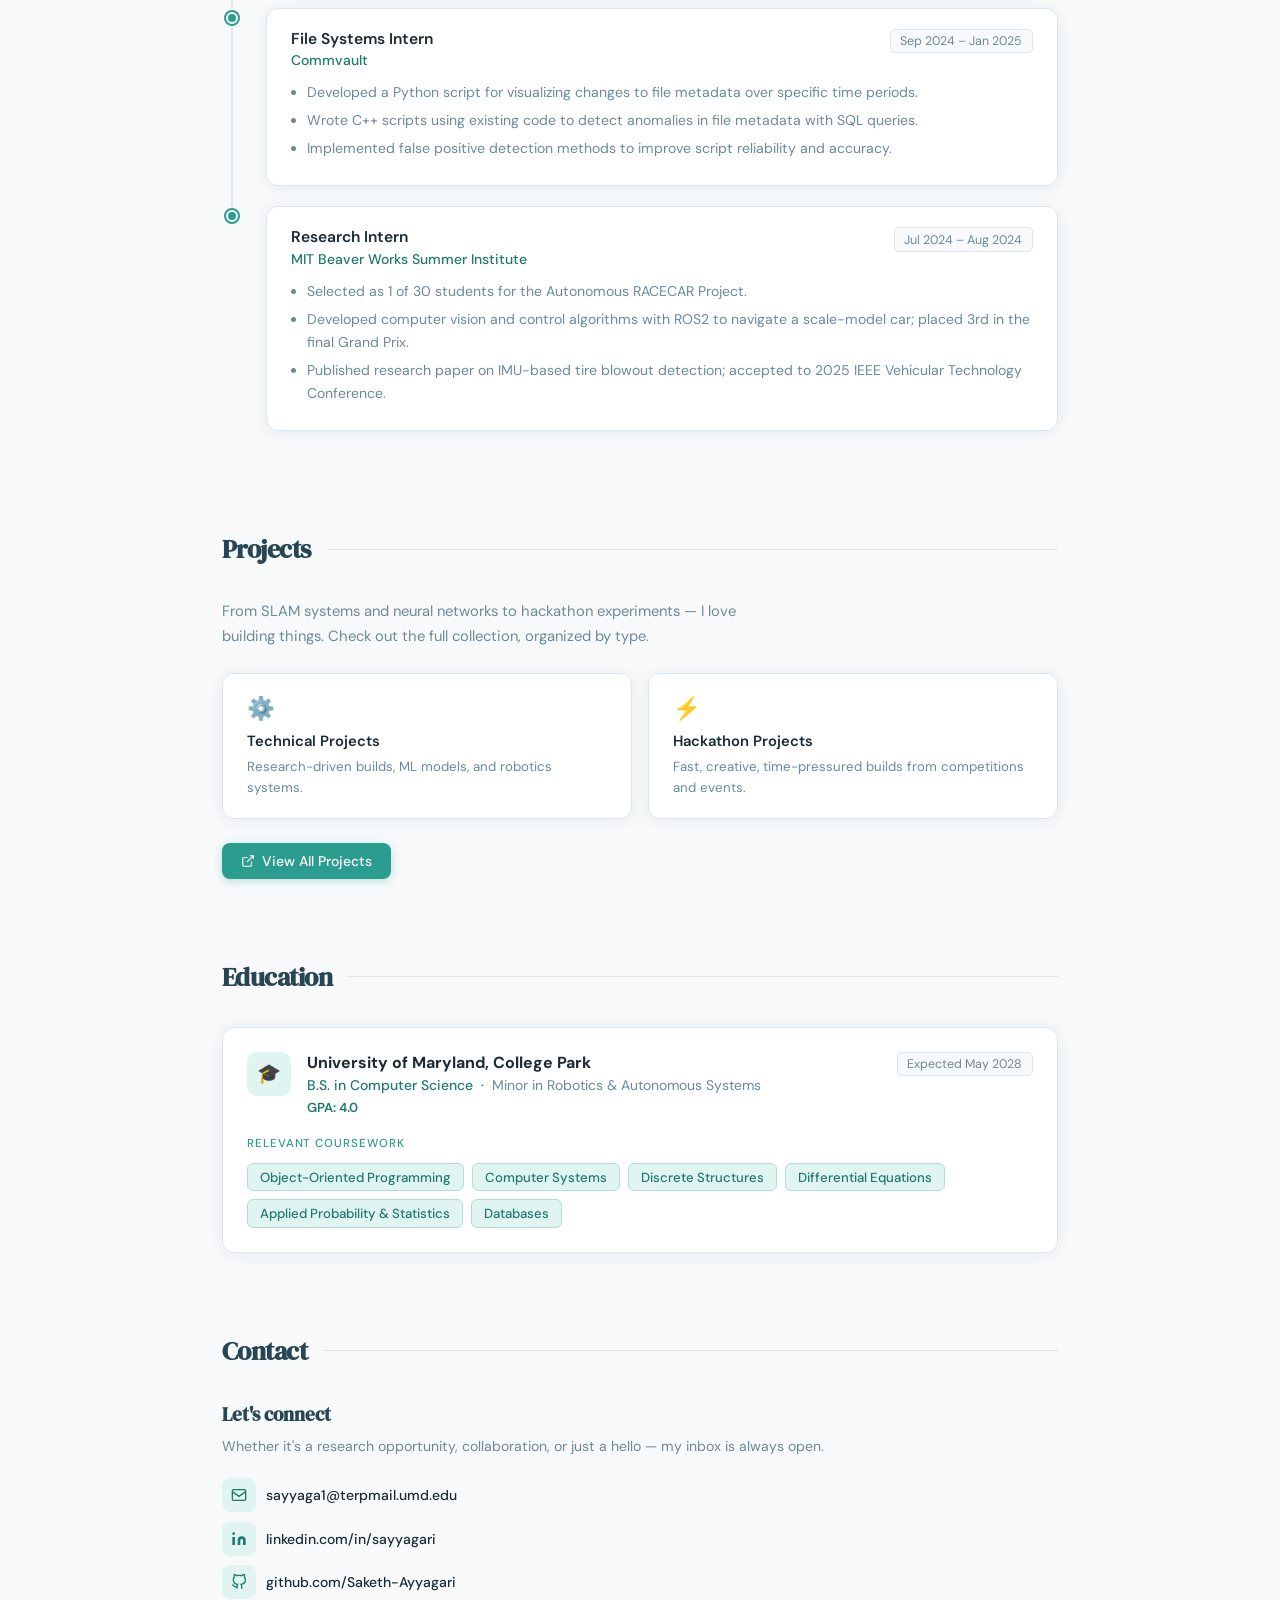
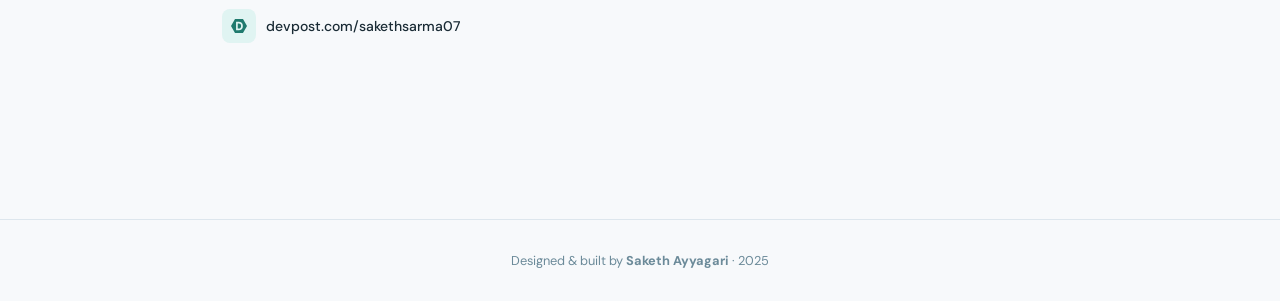
==== commit c9dcb375: "added resume button; updated project with current version of resume." ====
--- a/index.html
+++ b/index.html
@@ -38,6 +38,10 @@
       <a href="#contact" class="btn btn-primary">
         <svg width="14" height="14" fill="none" stroke="currentColor" stroke-width="2" viewBox="0 0 24 24"><path d="M21 15a2 2 0 0 1-2 2H7l-4 4V5a2 2 0 0 1 2-2h14a2 2 0 0 1 2 2z"/></svg>
         Get in touch
+      </a>
+      <a href="Saketh_Resume.pdf" class="btn btn-primary">
+        <svg width="14" height="14" fill="none" stroke="currentColor" stroke-width="2" viewBox="0 0 24 24"><path d="M21 15a2 2 0 0 1-2 2H7l-4 4V5a2 2 0 0 1 2-2h14a2 2 0 0 1 2 2z"/></svg>
+        Resume
       </a>
     </div>
   </div>
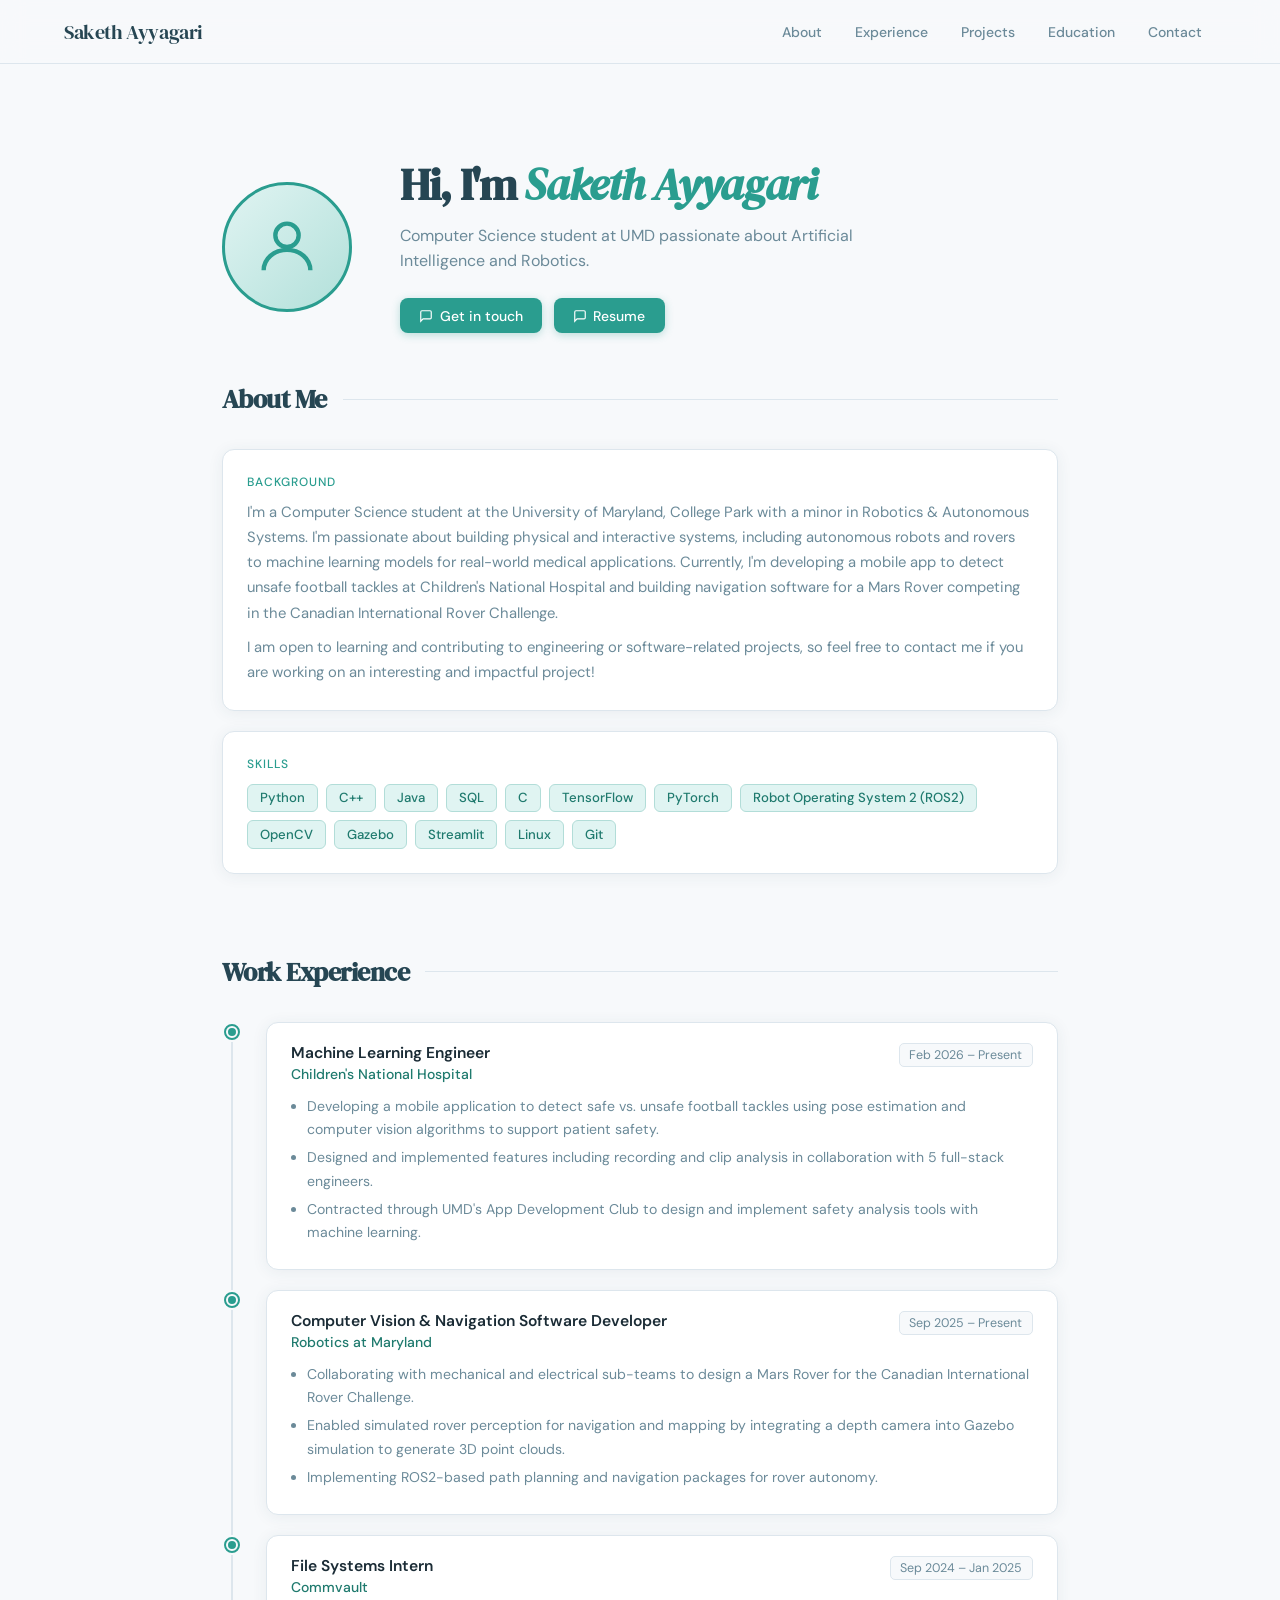
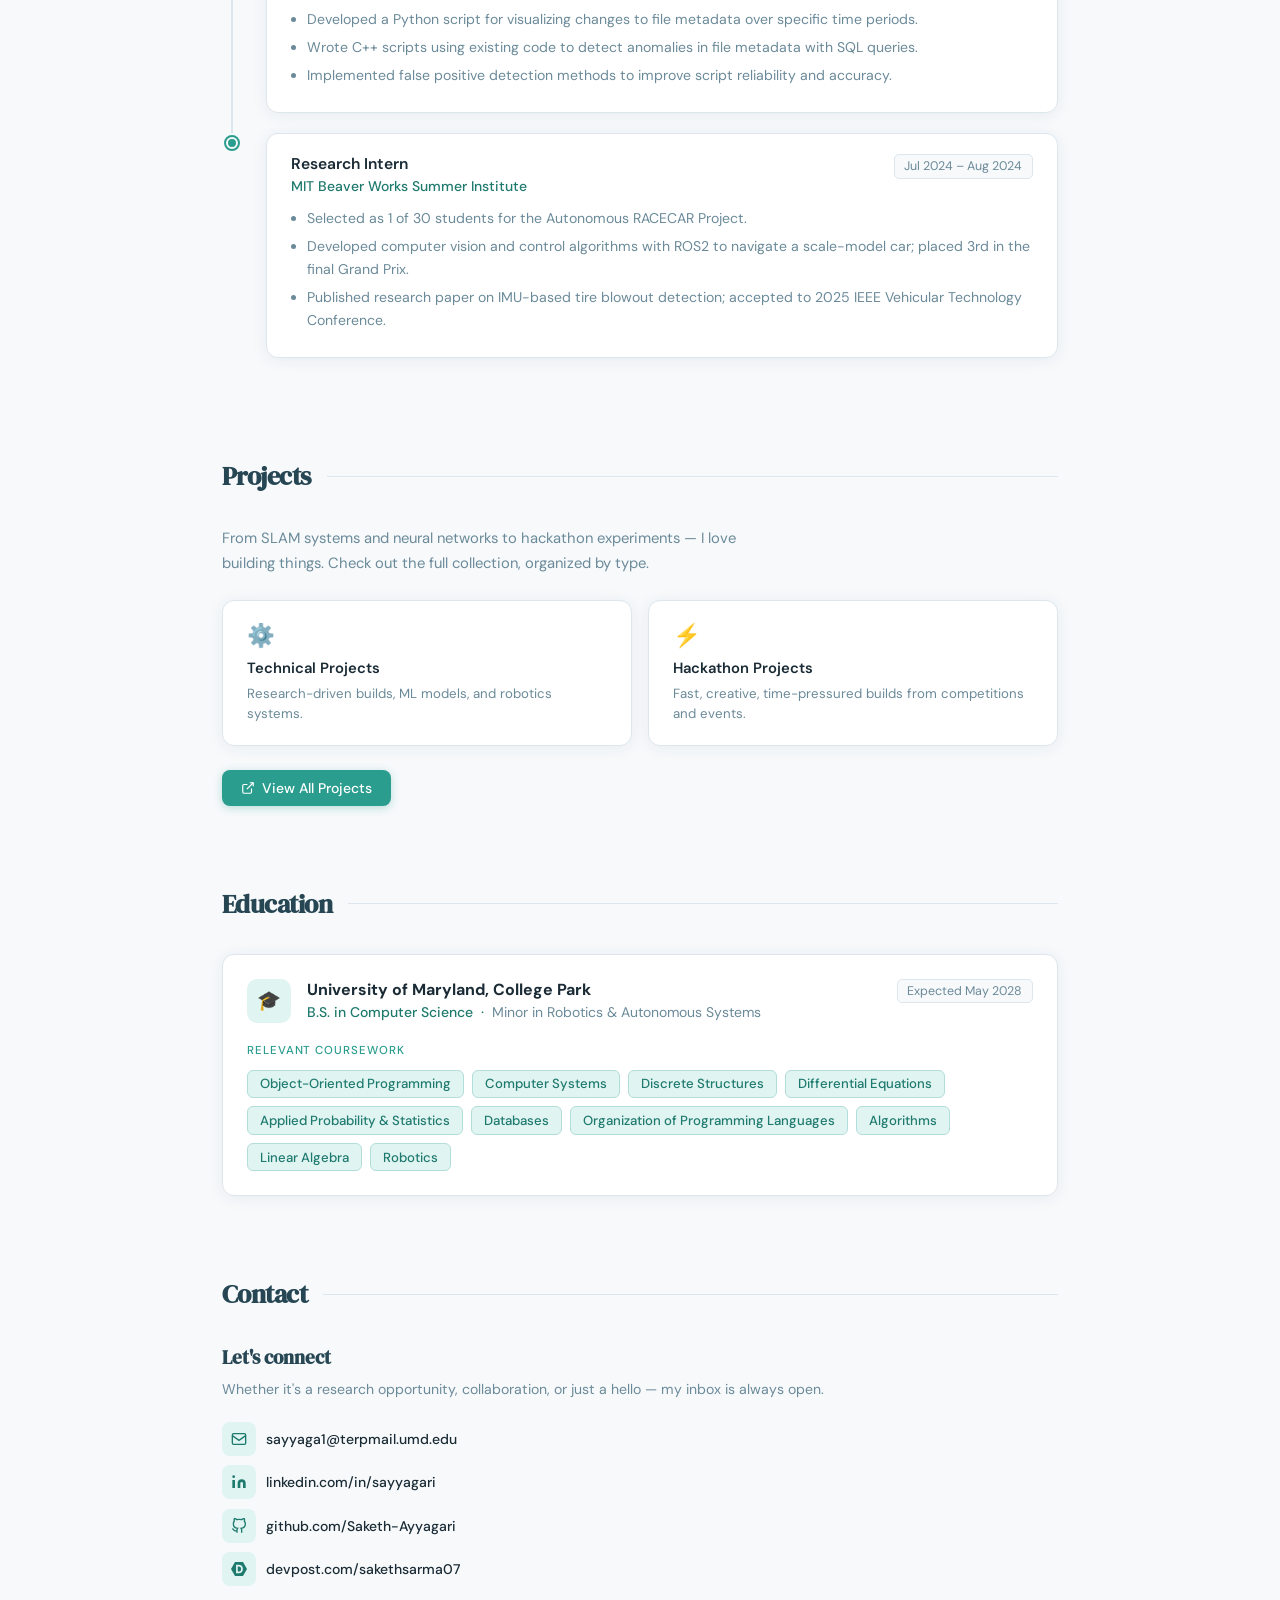
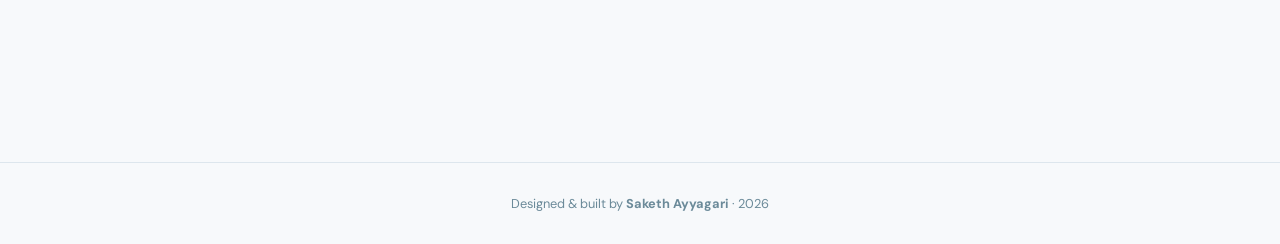
==== commit 7def9d3d: "added upcoming courses for 2026 fall sem. changed year at bottom xD" ====
--- a/index.html
+++ b/index.html
@@ -87,17 +87,7 @@
           <span class="skill-tag">Git</span>
         </div>
       </div>
-      <div class="about-card">
-        <h3>Interests</h3>
-        <div class="skills-list">
-          <span class="skill-tag">Computer Vision</span>
-          <span class="skill-tag">Machine Learning</span>
-          <span class="skill-tag">Robotics</span>
-          <span class="skill-tag">Autonomous Systems</span>
-          <span class="skill-tag">Cybersecurity</span>
-          <span class="skill-tag">Research</span>
-        </div>
-      </div>
+
     </div>
   </section>
 
@@ -237,7 +227,6 @@
         <div class="edu-main">
           <div class="edu-school">University of Maryland, College Park</div>
           <div class="edu-degree">B.S. in Computer Science &nbsp;·&nbsp; <span class="edu-minor">Minor in Robotics &amp; Autonomous Systems</span></div>
-          <div style="margin-top:0.3rem;font-size:0.82rem;color:var(--teal-dark);font-weight:600;">GPA: 4.0</div>
         </div>
         <span class="job-date">Expected May 2028</span>
       </div>
@@ -250,6 +239,10 @@
           <span class="skill-tag">Differential Equations</span>
           <span class="skill-tag">Applied Probability &amp; Statistics</span>
           <span class="skill-tag">Databases</span>
+          <span class="skill-tag">Organization of Programming Languages</span>
+          <span class="skill-tag">Algorithms</span>
+          <span class="skill-tag">Linear Algebra</span>
+          <span class="skill-tag">Robotics</span>
         </div>
       </div>
     </div>
@@ -296,7 +289,7 @@
 </main>
 
 <footer>
-  <p>Designed &amp; built by <strong>Saketh Ayyagari</strong> &middot; 2025</p>
+  <p>Designed &amp; built by <strong>Saketh Ayyagari</strong> &middot; 2026</p>
 </footer>
 
 <script src="script.js"></script>
--- a/styles.css
+++ b/styles.css
@@ -226,6 +226,8 @@
 
 .about-card.wide { grid-column: 1 / -1; }
 
+.about-grid > .about-card:nth-child(2) { grid-column: 1 / -1; }
+
 .about-card h3 {
   font-size: 0.75rem;
   font-weight: 500;
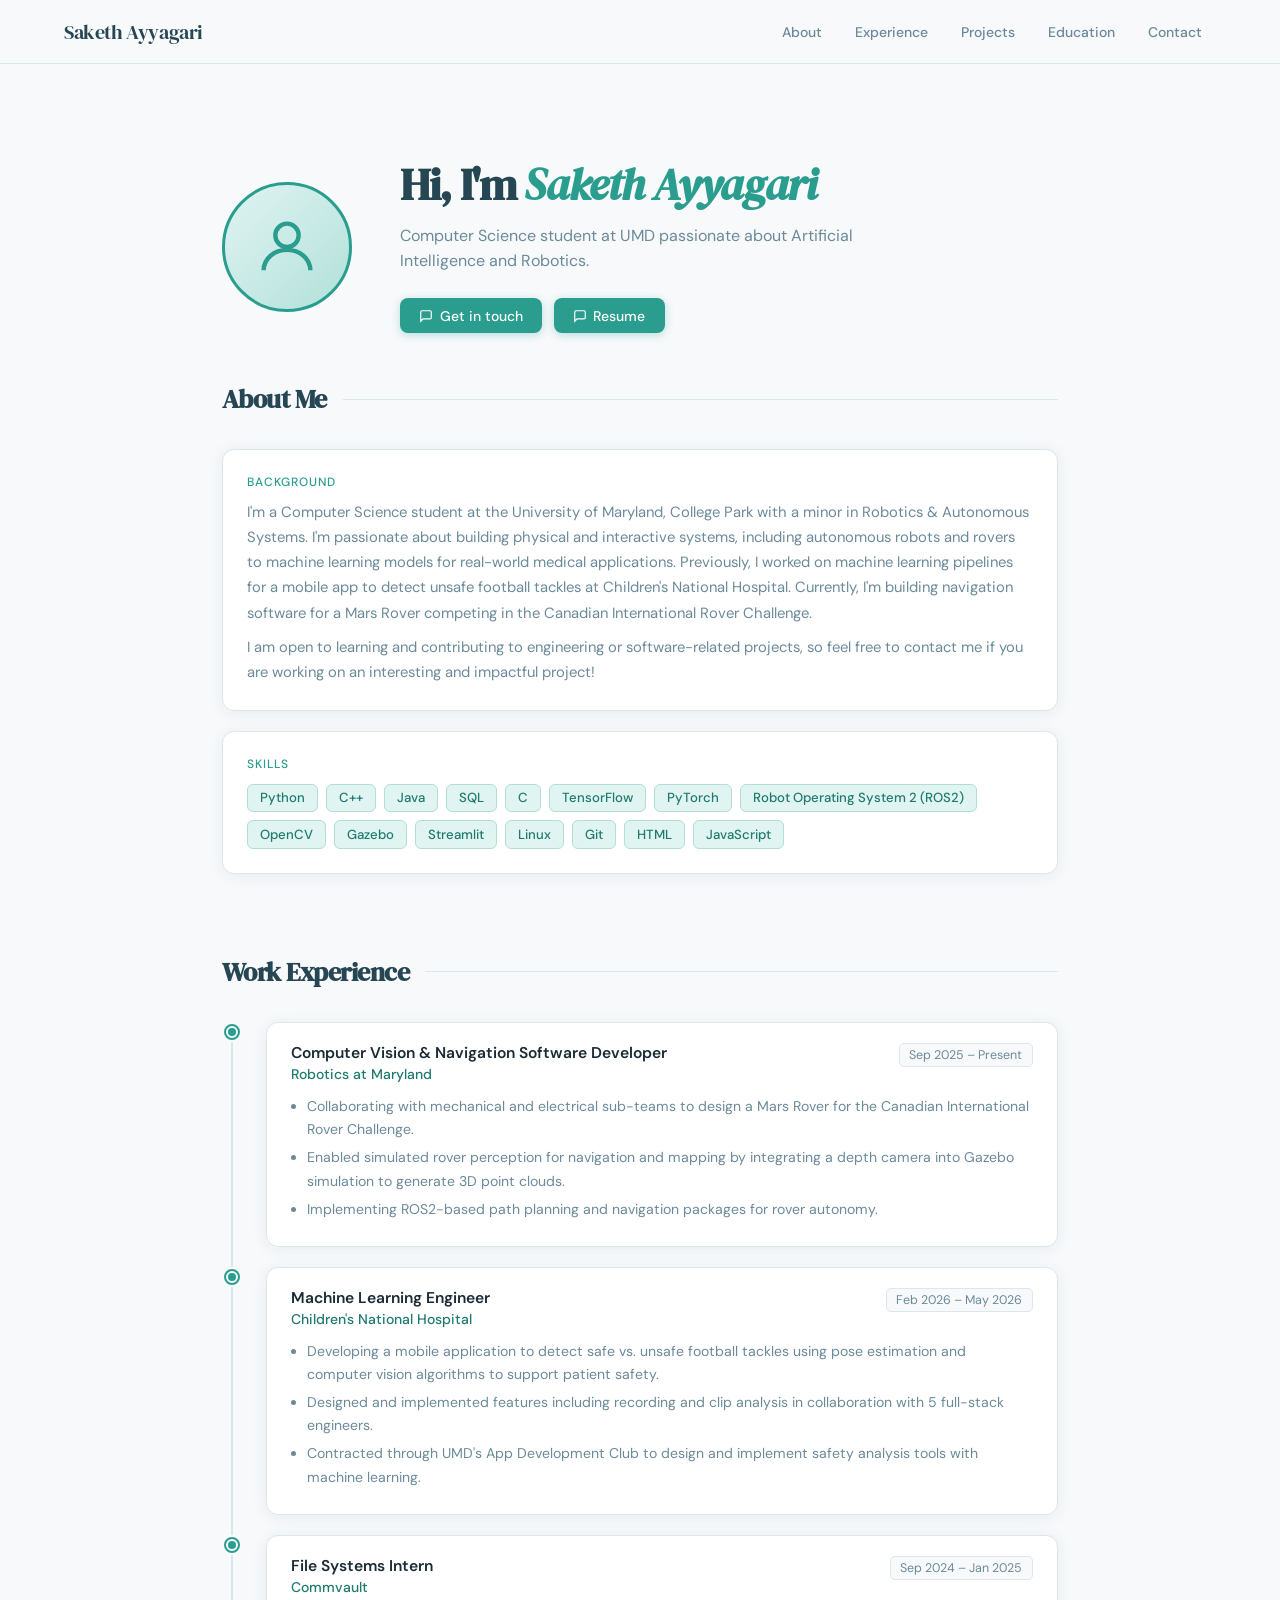
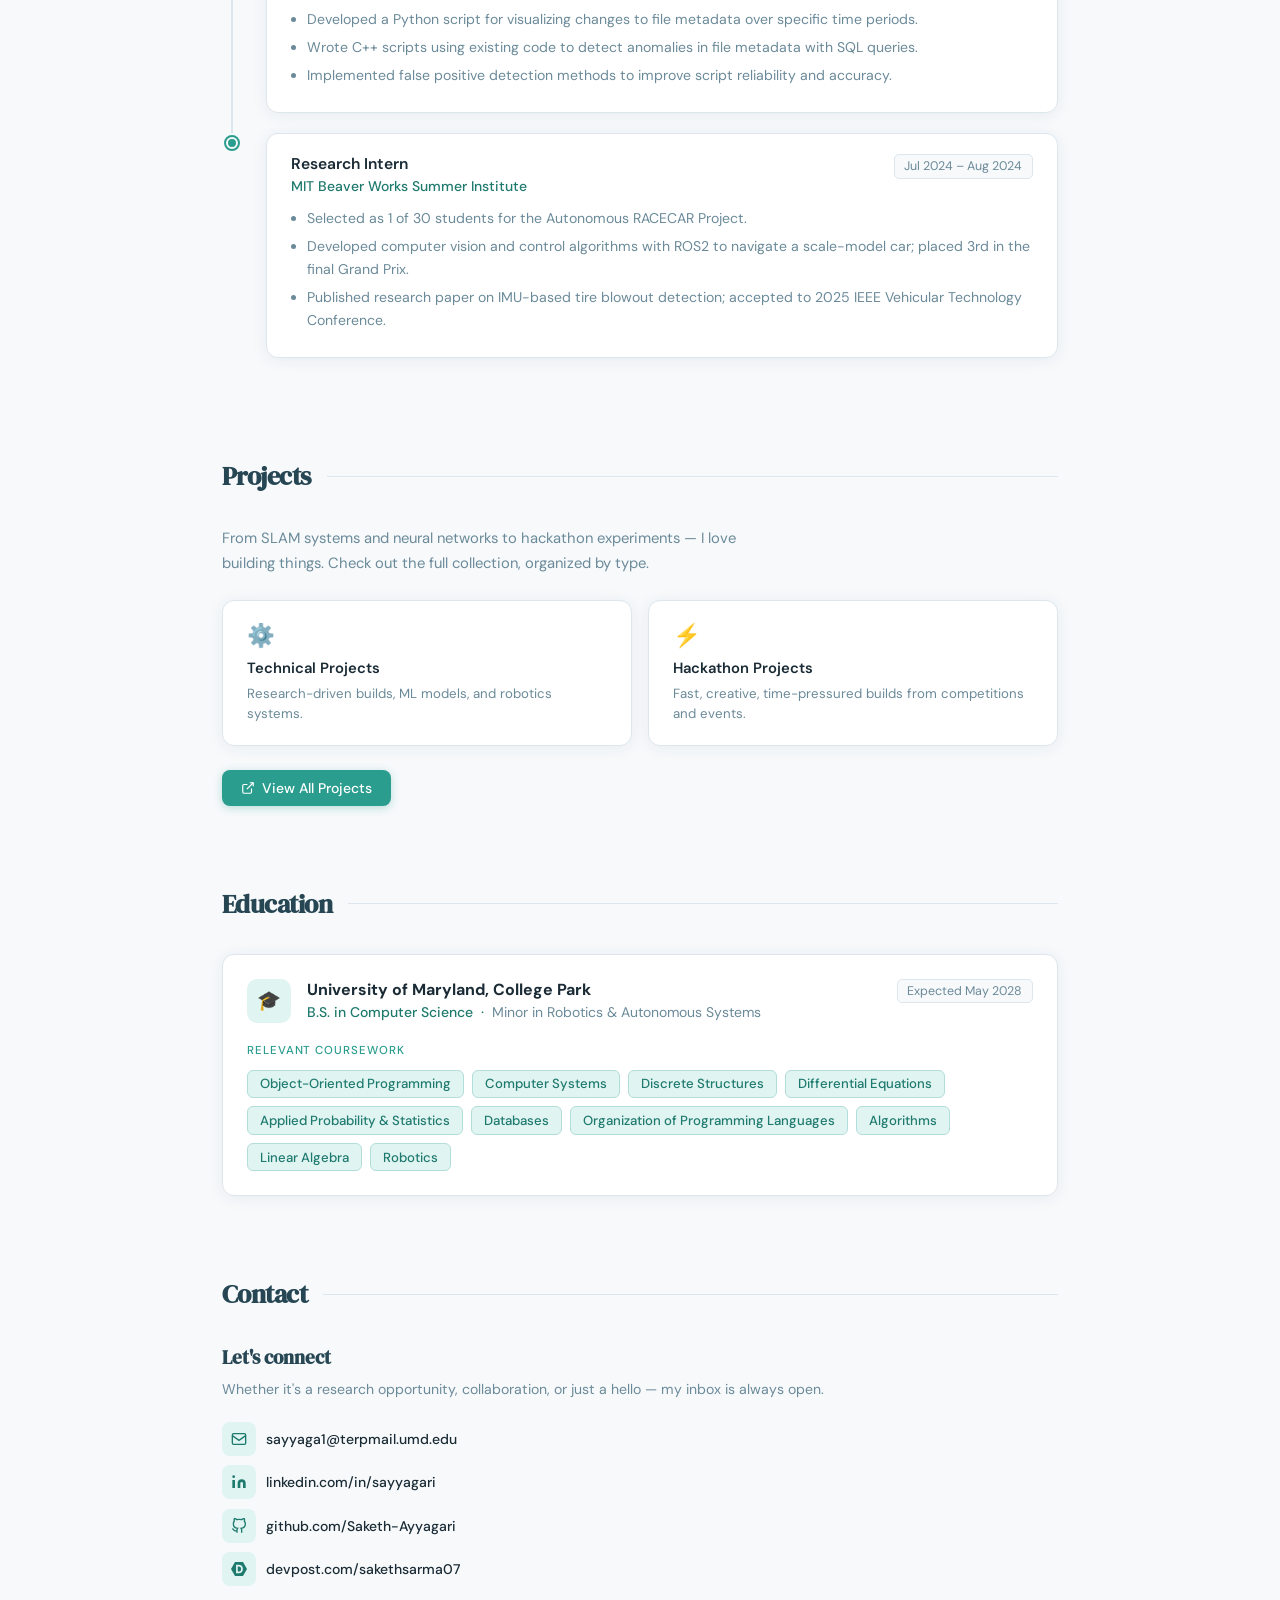
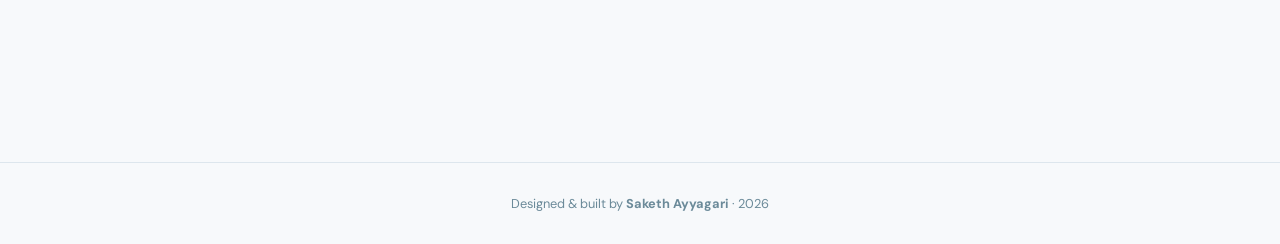
==== commit e58599c4: "changed cnh to be previous. added html and js skills." ====
--- a/index.html
+++ b/index.html
@@ -39,7 +39,7 @@
         <svg width="14" height="14" fill="none" stroke="currentColor" stroke-width="2" viewBox="0 0 24 24"><path d="M21 15a2 2 0 0 1-2 2H7l-4 4V5a2 2 0 0 1 2-2h14a2 2 0 0 1 2 2z"/></svg>
         Get in touch
       </a>
-      <a href="Saketh_Resume.pdf" class="btn btn-primary">
+      <a href="Saketh-Ayyagari-Resume.pdf" class="btn btn-primary">
         <svg width="14" height="14" fill="none" stroke="currentColor" stroke-width="2" viewBox="0 0 24 24"><path d="M21 15a2 2 0 0 1-2 2H7l-4 4V5a2 2 0 0 1 2-2h14a2 2 0 0 1 2 2z"/></svg>
         Resume
       </a>
@@ -60,8 +60,8 @@
         <h3>Background</h3>
         <p>I'm a Computer Science student at the University of Maryland, College Park with a minor in Robotics &amp; Autonomous 
           Systems. I'm passionate about building physical and interactive systems, including autonomous robots and rovers
-          to machine learning models for real-world medical applications. Currently, I'm developing a mobile app to detect unsafe 
-          football tackles at Children's National Hospital and building navigation software for a Mars Rover competing in the 
+          to machine learning models for real-world medical applications. Previously, I worked on machine learning pipelines for a mobile app to detect
+          unsafe football tackles at Children's National Hospital. Currently, I'm building navigation software for a Mars Rover competing in the 
           Canadian International Rover Challenge. 
         </p>
         <p style=
@@ -85,6 +85,8 @@
           <span class="skill-tag">Streamlit</span>
           <span class="skill-tag">Linux</span>
           <span class="skill-tag">Git</span>
+          <span class="skill-tag">HTML</span>
+          <span class="skill-tag">JavaScript</span>
         </div>
       </div>
 
@@ -98,27 +100,6 @@
       <div class="section-line"></div>
     </div>
     <div class="timeline">
-
-      <div class="timeline-item">
-        <div class="timeline-left">
-          <div class="timeline-dot"></div>
-          <div class="timeline-line"></div>
-        </div>
-        <div class="timeline-content">
-          <div class="job-header">
-            <div>
-              <div class="job-title">Machine Learning Engineer</div>
-              <div class="job-company">Children's National Hospital</div>
-            </div>
-            <span class="job-date">Feb 2026 – Present</span>
-          </div>
-          <ul class="job-desc">
-            <li>Developing a mobile application to detect safe vs. unsafe football tackles using pose estimation and computer vision algorithms to support patient safety.</li>
-            <li>Designed and implemented features including recording and clip analysis in collaboration with 5 full-stack engineers.</li>
-            <li>Contracted through UMD's App Development Club to design and implement safety analysis tools with machine learning.</li>
-          </ul>
-        </div>
-      </div>
 
       <div class="timeline-item">
         <div class="timeline-left">
@@ -137,6 +118,27 @@
             <li>Collaborating with mechanical and electrical sub-teams to design a Mars Rover for the Canadian International Rover Challenge.</li>
             <li>Enabled simulated rover perception for navigation and mapping by integrating a depth camera into Gazebo simulation to generate 3D point clouds.</li>
             <li>Implementing ROS2-based path planning and navigation packages for rover autonomy.</li>
+          </ul>
+        </div>
+      </div>
+      
+      <div class="timeline-item">
+        <div class="timeline-left">
+          <div class="timeline-dot"></div>
+          <div class="timeline-line"></div>
+        </div>
+        <div class="timeline-content">
+          <div class="job-header">
+            <div>
+              <div class="job-title">Machine Learning Engineer</div>
+              <div class="job-company">Children's National Hospital</div>
+            </div>
+            <span class="job-date">Feb 2026 – May 2026</span>
+          </div>
+          <ul class="job-desc">
+            <li>Developing a mobile application to detect safe vs. unsafe football tackles using pose estimation and computer vision algorithms to support patient safety.</li>
+            <li>Designed and implemented features including recording and clip analysis in collaboration with 5 full-stack engineers.</li>
+            <li>Contracted through UMD's App Development Club to design and implement safety analysis tools with machine learning.</li>
           </ul>
         </div>
       </div>
--- a/styles.css
+++ b/styles.css
@@ -242,7 +242,7 @@
   display: flex;
   flex-wrap: wrap;
   gap: 0.5rem;
-  margin-top: 0.75rem;
+  margin-top: 0.75rem; 
 }
 
 .skill-tag {
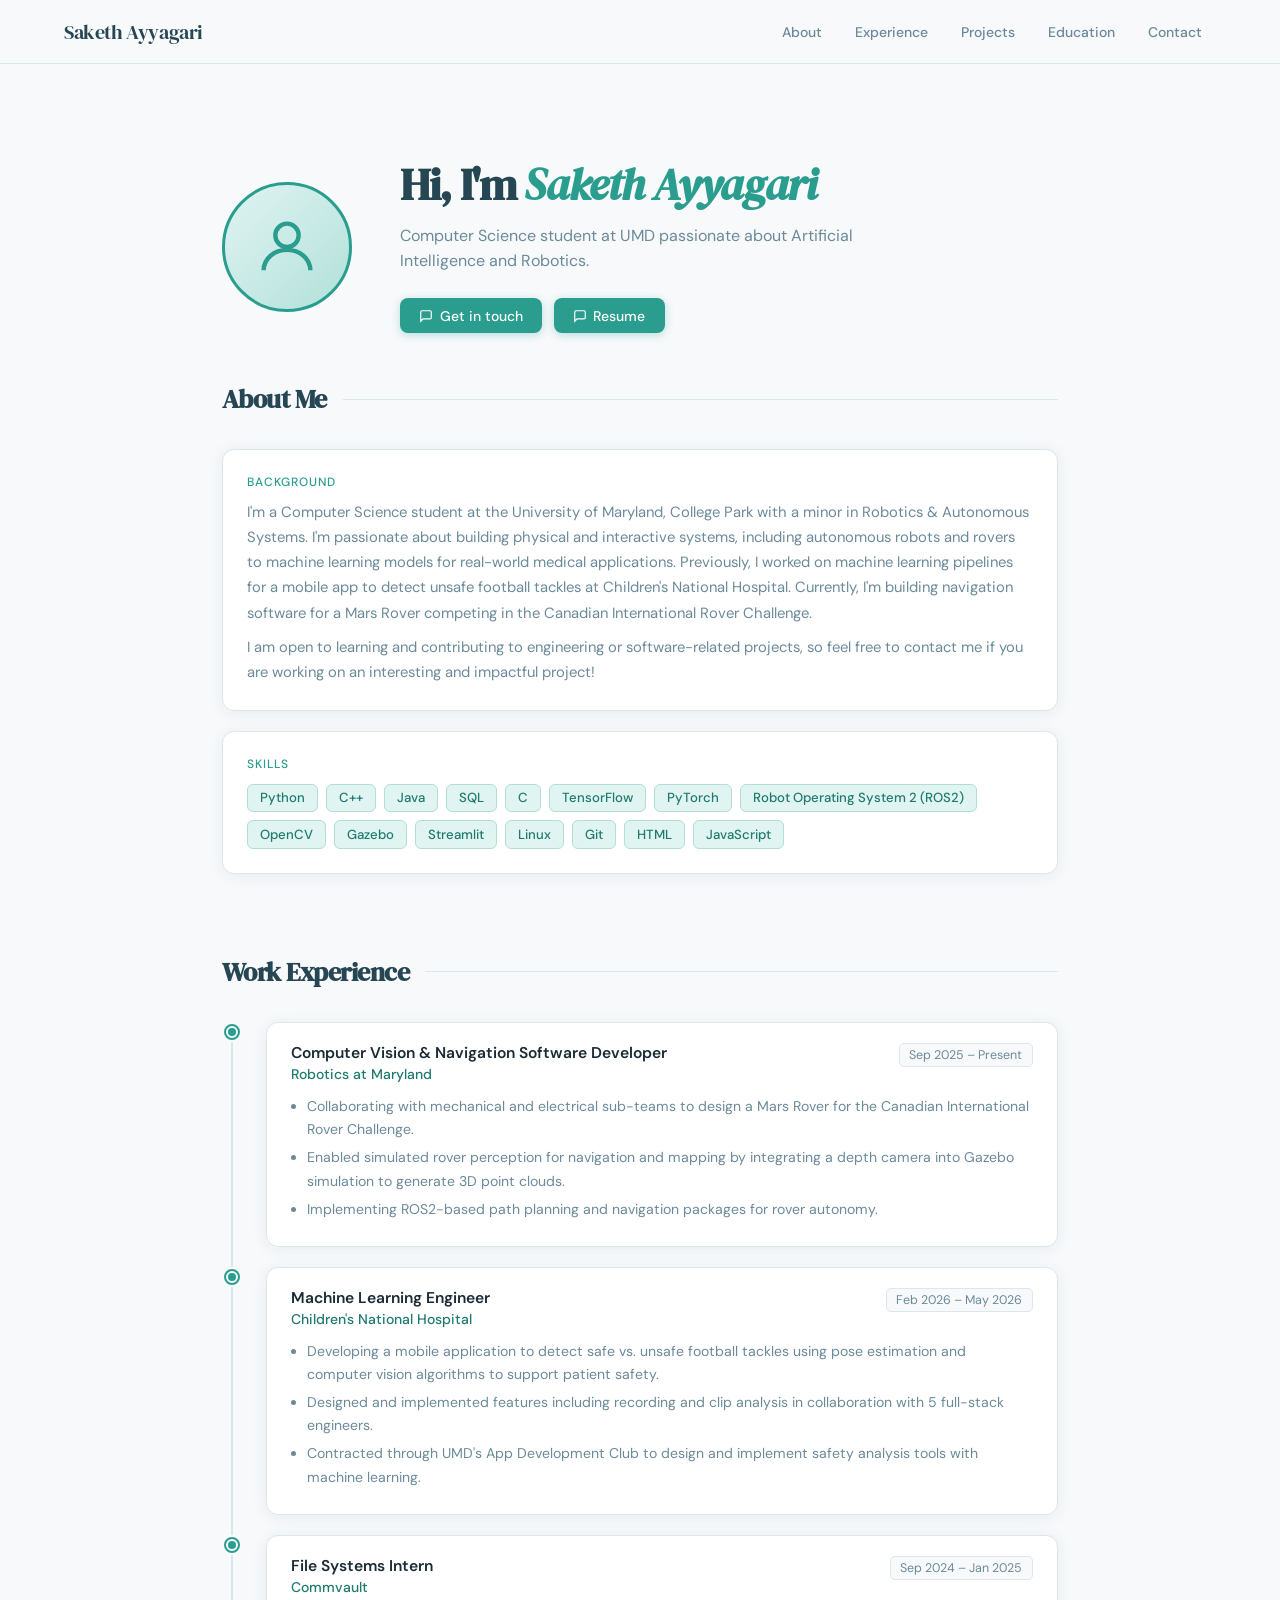
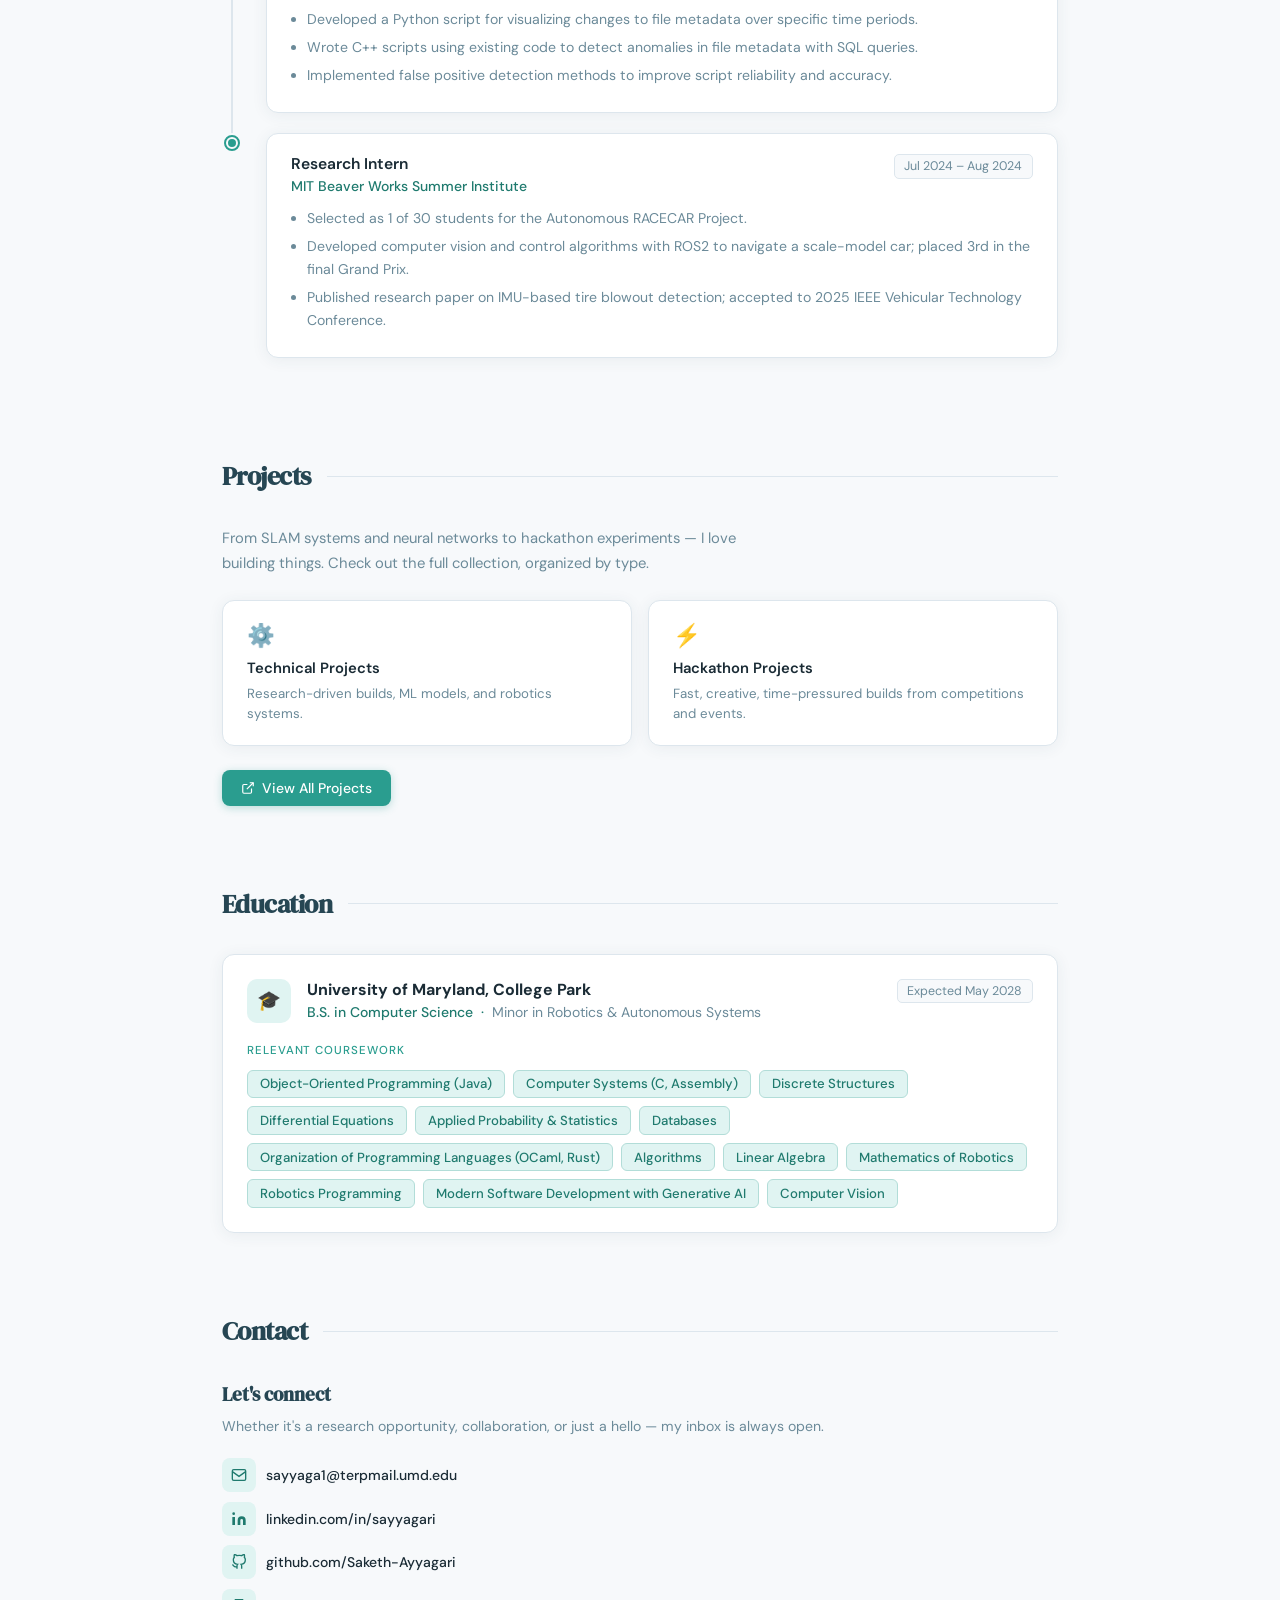
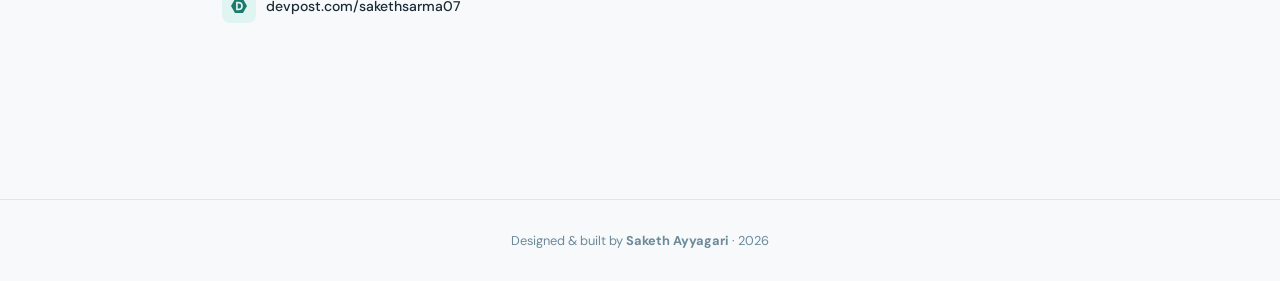
==== commit 15174745: "added extra courses. updated resume" ====
--- a/index.html
+++ b/index.html
@@ -235,16 +235,19 @@
       <div class="edu-body">
         <div class="edu-section-label">Relevant Coursework</div>
         <div class="skills-list">
-          <span class="skill-tag">Object-Oriented Programming</span>
-          <span class="skill-tag">Computer Systems</span>
+          <span class="skill-tag">Object-Oriented Programming (Java)</span>
+          <span class="skill-tag">Computer Systems (C, Assembly)</span>
           <span class="skill-tag">Discrete Structures</span>
           <span class="skill-tag">Differential Equations</span>
           <span class="skill-tag">Applied Probability &amp; Statistics</span>
           <span class="skill-tag">Databases</span>
-          <span class="skill-tag">Organization of Programming Languages</span>
+          <span class="skill-tag">Organization of Programming Languages (OCaml, Rust)</span>
           <span class="skill-tag">Algorithms</span>
           <span class="skill-tag">Linear Algebra</span>
-          <span class="skill-tag">Robotics</span>
+          <span class="skill-tag">Mathematics of Robotics</span>
+          <span class="skill-tag">Robotics Programming</span>
+          <span class="skill-tag">Modern Software Development with Generative AI</span>
+          <span class="skill-tag">Computer Vision</span>
         </div>
       </div>
     </div>
